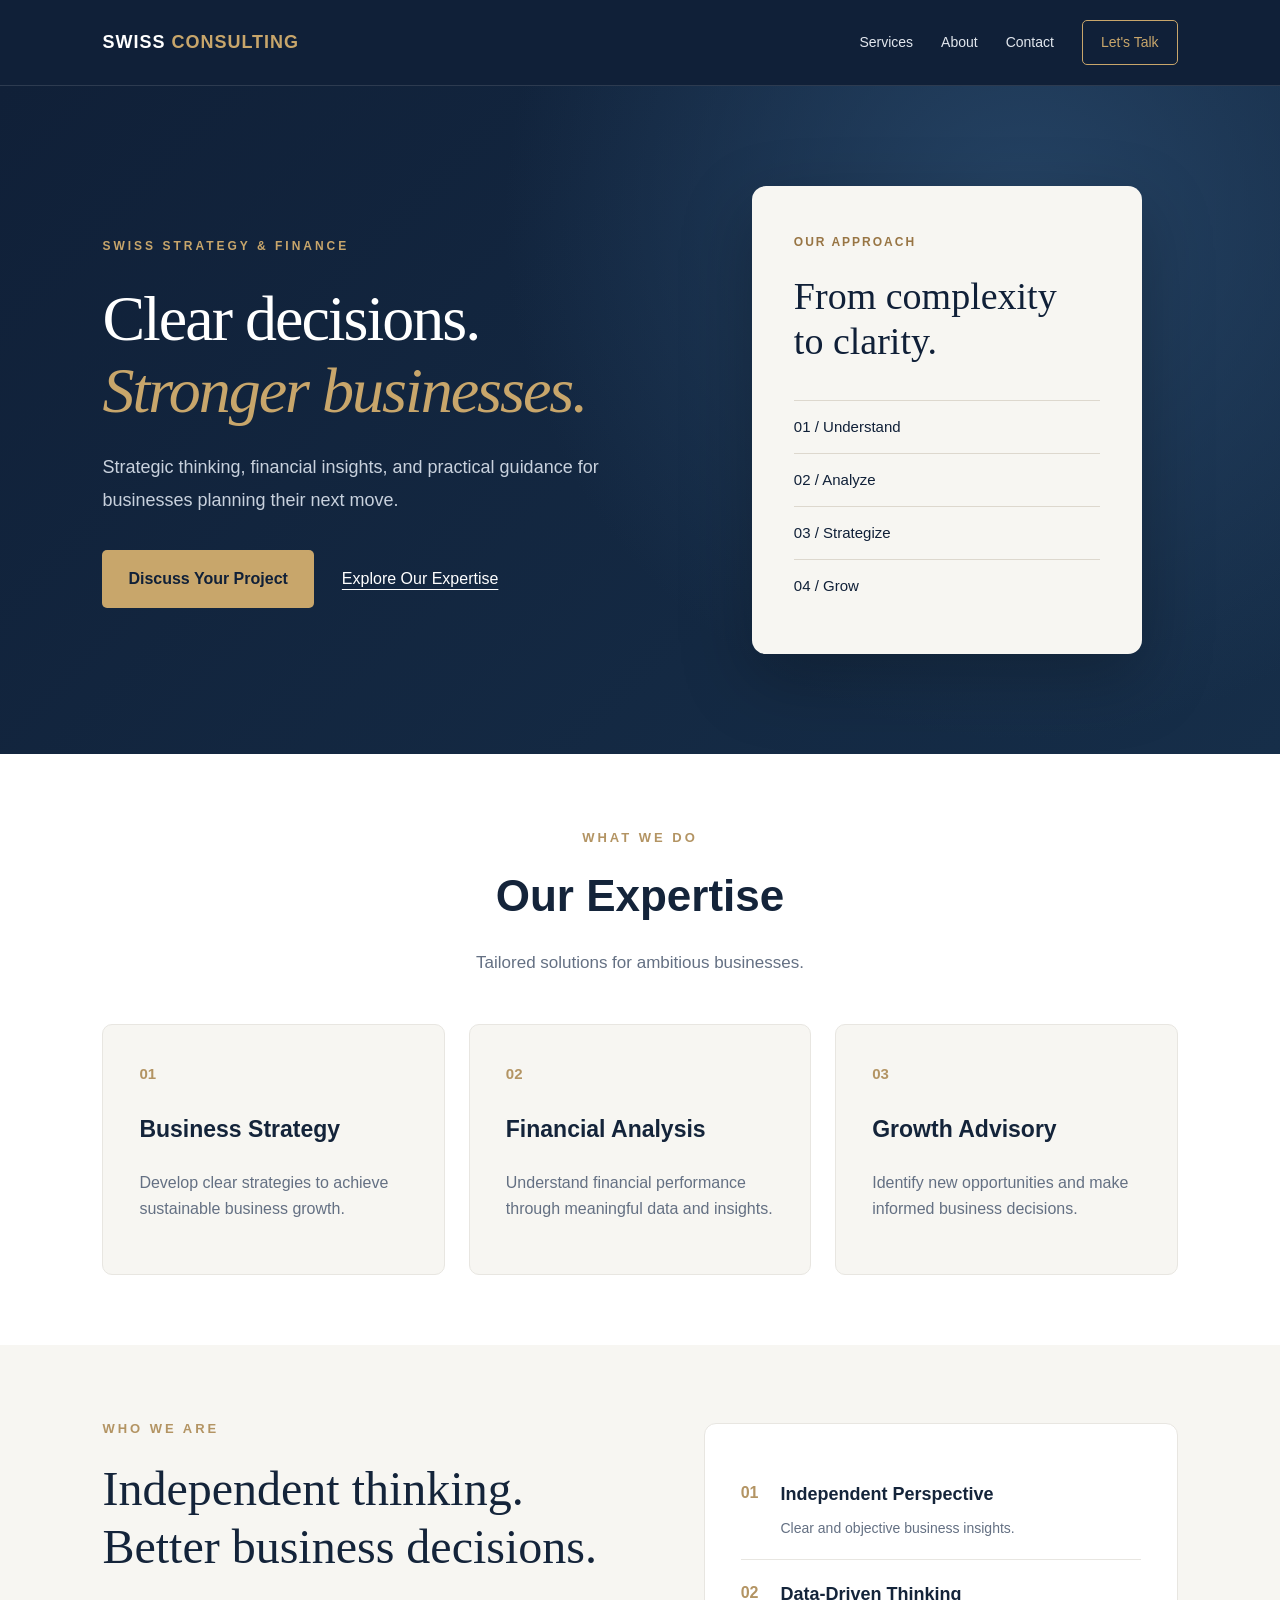
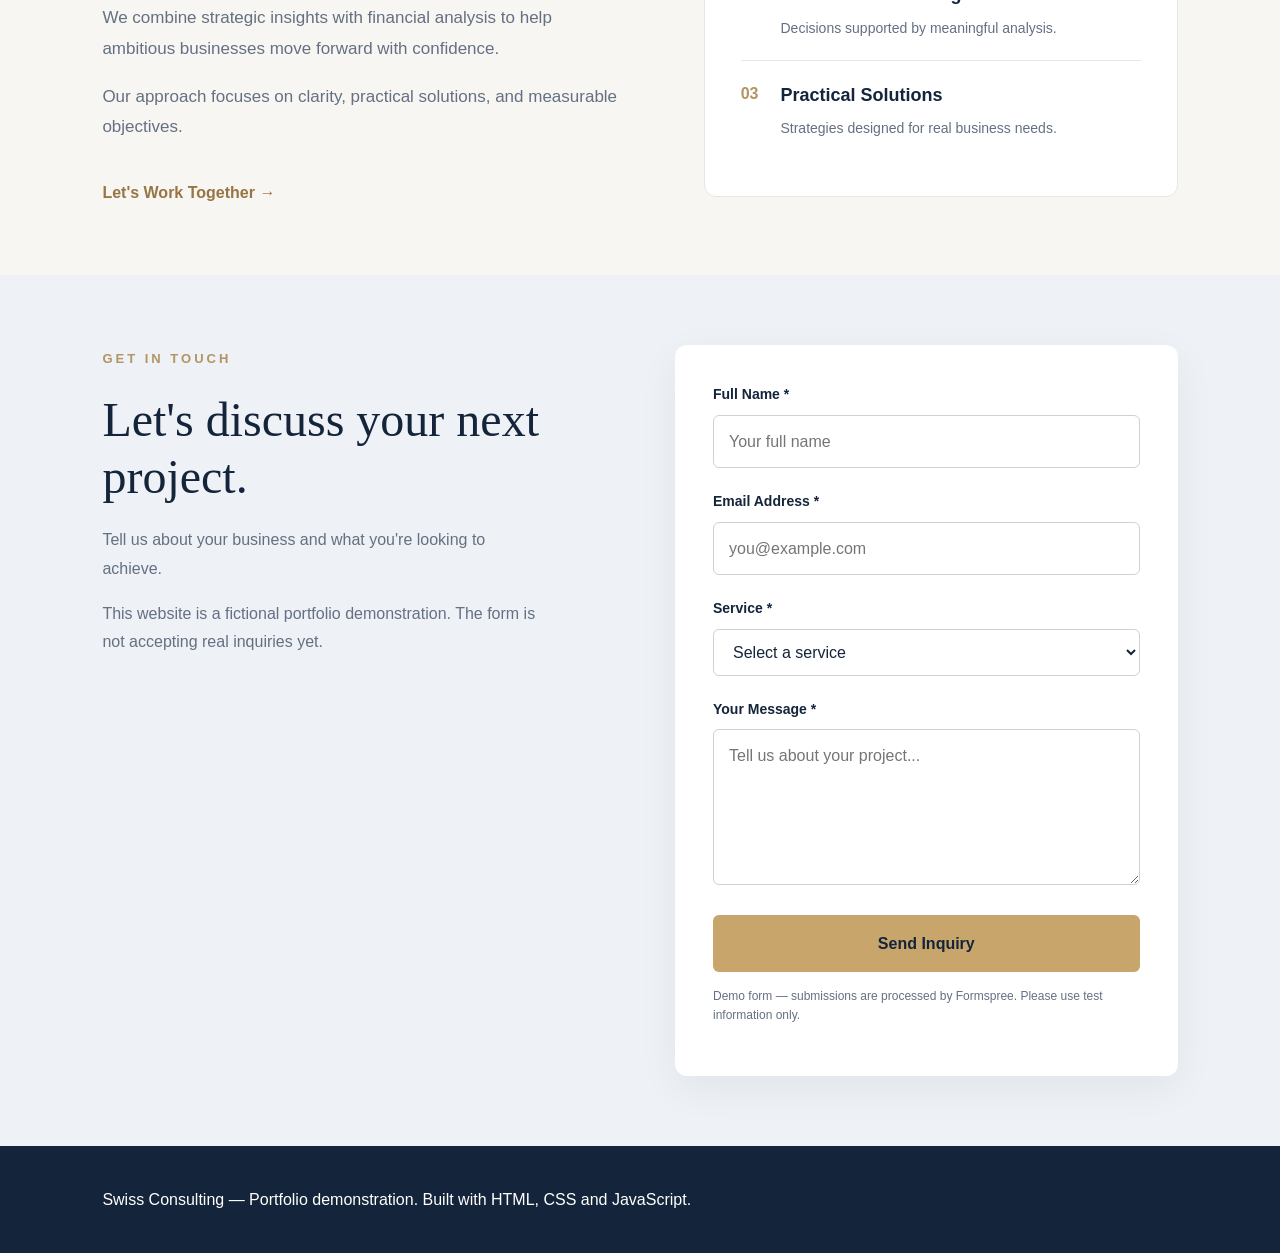
==== index.html @ a1d3b42d "Update portfolio footer" ====
<!DOCTYPE html>
<html lang="en">

<head>
  <meta charset="UTF-8">

  <meta name="viewport"
        content="width=device-width, initial-scale=1.0">

  <title>Swiss Consulting | Business & Finance</title>

  <meta name="description"
        content="A demonstration Swiss business and financial consulting website.">

  <link rel="stylesheet" href="style.css">

  <script src="script.js" defer></script>
</head>

<body>

  <!-- NAVIGATION -->

  <header class="site-header">

    <nav class="site-nav" aria-label="Main navigation">

      
<a href="#top" class="logo">
  SWISS <span>CONSULTING</span>
</a>

<!-- Mobile navigation button -->
<button
  class="menu-toggle"
  type="button"
  aria-label="Open navigation menu"
  aria-expanded="false"
  aria-controls="primary-navigation"
>
  <span aria-hidden="true"></span>
  <span aria-hidden="true"></span>
  <span aria-hidden="true"></span>
</button>

<div class="nav-links" id="primary-navigation">


        <a href="#services">Services</a>

        <a href="#about">About</a>

        <a href="#contact">Contact</a>

        <a href="#contact" class="nav-cta">
          Let's Talk
        </a>

      </div>

    </nav>

  </header>


  <main id="top">

    <!-- HERO SECTION -->

    <section class="hero" aria-labelledby="hero-title">

      <div class="hero-inner">

        <!-- LEFT SIDE -->

        <div class="hero-copy">

          <span class="eyebrow hero-eyebrow">
            SWISS STRATEGY & FINANCE
          </span>

          <h1 id="hero-title">
            Clear decisions.<br>
            <em>Stronger businesses.</em>
          </h1>

          <p>
            Strategic thinking, financial insights,
            and practical guidance for businesses
            planning their next move.
          </p>

          <div class="hero-actions">

            <a href="#contact" class="button">
              Discuss Your Project
            </a>

            <a href="#services" class="text-link">
              Explore Our Expertise
            </a>

          </div>

        </div>


        <!-- RIGHT SIDE -->

        <div class="hero-visual">

          <div class="insight-card">

            <span class="card-overline">
              OUR APPROACH
            </span>

            <h2>
              From complexity<br>
              to clarity.
            </h2>

            <div class="insight-steps">

              <span>01 / Understand</span>

              <span>02 / Analyze</span>

              <span>03 / Strategize</span>

              <span>04 / Grow</span>

            </div>

          </div>

        </div>

      </div>

    </section>


    <!-- SERVICES SECTION -->

    <section id="services" class="services-section">

      <div class="section-heading">

        <span class="eyebrow">WHAT WE DO</span>

        <h2>Our Expertise</h2>

        <p>
          Tailored solutions for ambitious businesses.
        </p>

      </div>

      <div class="services-grid">

        <article class="service-card">

          <span class="card-number">01</span>

          <h3>Business Strategy</h3>

          <p>
            Develop clear strategies to achieve
            sustainable business growth.
          </p>

        </article>

        <article class="service-card">

          <span class="card-number">02</span>

          <h3>Financial Analysis</h3>

          <p>
            Understand financial performance
            through meaningful data and insights.
          </p>

        </article>

        <article class="service-card">

          <span class="card-number">03</span>

          <h3>Growth Advisory</h3>

          <p>
            Identify new opportunities and
            make informed business decisions.
          </p>

        </article>

      </div>

    </section>


    <!-- ABOUT SECTION -->

    
<!-- ABOUT SECTION -->

<section id="about" class="about-section">

  <div class="about-grid">

    <div class="about-content">

      <span class="eyebrow">
        WHO WE ARE
      </span>

      <h2>
        Independent thinking.<br>
        Better business decisions.
      </h2>

      <p>
        We combine strategic insights with financial
        analysis to help ambitious businesses move
        forward with confidence.
      </p>

      <p>
        Our approach focuses on clarity, practical
        solutions, and measurable objectives.
      </p>

      <a href="#contact" class="about-link">
        Let's Work Together &rarr;
      </a>

    </div>

    <div class="about-highlights">

      <div class="about-point">
        <span>01</span>
        <div>
          <h3>Independent Perspective</h3>
          <p>Clear and objective business insights.</p>
        </div>
      </div>

      <div class="about-point">
        <span>02</span>
        <div>
          <h3>Data-Driven Thinking</h3>
          <p>Decisions supported by meaningful analysis.</p>
        </div>
      </div>

      <div class="about-point">
        <span>03</span>
        <div>
          <h3>Practical Solutions</h3>
          <p>Strategies designed for real business needs.</p>
        </div>
      </div>

    </div>

  </div>

</section>



    <!-- CONTACT SECTION -->

   
<!-- CONTACT SECTION -->

<section id="contact" class="contact-section">

  <div class="contact-grid">

    <div class="contact-content">

      <span class="eyebrow">GET IN TOUCH</span>

      <h2>Let's discuss your next project.</h2>

      <p>
        Tell us about your business and what
        you're looking to achieve.
      </p>

      <p>
  This website is a fictional portfolio
  demonstration. The form is not accepting
  real inquiries yet.
</p>

    </div>

    <form
      class="contact-form"
      id="contact-form"
      action="https://formspree.io/f/xbggrwdy"
      method="POST"
    >

      <div class="form-group">
        <label for="fullname">Full Name *</label>

        <input
          type="text"
          id="fullname"
          name="name"
          placeholder="Your full name"
          autocomplete="name"
          maxlength="100"
          required
        >
      </div>

      <div class="form-group">
        <label for="email">Email Address *</label>

        <input
          type="email"
          id="email"
          name="email"
          placeholder="you@example.com"
          autocomplete="email"
          required
        >
      </div>

      <div class="form-group">
        <label for="service">Service *</label>

        <select
          id="service"
          name="service"
          required
        >
          <option value="">
            Select a service
          </option>

          <option value="business-strategy">
            Business Strategy
          </option>

          <option value="financial-analysis">
            Financial Analysis
          </option>

          <option value="growth-advisory">
            Growth Advisory
          </option>
        </select>
      </div>

      <div class="form-group">
        <label for="message">Your Message *</label>

        <textarea
          id="message"
          name="message"
          rows="5"
          maxlength="3000"
          placeholder="Tell us about your project..."
          required
        ></textarea>
      </div>

      <!-- Formspree handles contact form submissions -->

<button
  type="submit"
  class="form-submit"
>
  Send Inquiry
</button>

      <p class="form-note">
  Demo form — submissions are processed by
  Formspree. Please use test information only.
</p>

    </form>

  </div>

</section>


  </main>


  <!-- FOOTER -->

  <footer>
  <p>
    Swiss Consulting — Portfolio demonstration.
    Built with HTML, CSS and JavaScript.
  </p>
</footer>

</body>
</html>
---- style.css ----
* {
  box-sizing: border-box;
}

html {
  scroll-behavior: smooth;
}

body {
  margin: 0;
  font-family: Arial, sans-serif;
  background: #f7f6f2;
  color: #14243a;
  line-height: 1.6;
}

/* Navigation */

header {
  background: #14243a;
  padding: 20px 8%;
}

nav {
  display: flex;
  justify-content: space-between;
  align-items: center;
  gap: 20px;
  flex-wrap: wrap;
}

.logo {
  color: white;
  font-size: 20px;
  font-weight: bold;
}

.nav-links {
  display: flex;
  flex-wrap: wrap;
  gap: 24px;
}

.nav-links a {
  color: white;
  text-decoration: none;
}

/* Hero section */

.hero {
  min-height: 75vh;
  padding: 100px 8%;
  display: flex;
  flex-direction: column;
  justify-content: center;
  align-items: flex-start;
}

.hero h1 {
  font-size: clamp(32px, 5vw, 64px);
  max-width: 750px;
  line-height: 1.15;
}

.hero p {
  max-width: 550px;
  font-size: 18px;
}

.button {
  background: #c8a66b;
  color: #14243a;
  padding: 14px 26px;
  border-radius: 5px;
  text-decoration: none;
  font-weight: bold;
}

/* Other sections */

section:not(.hero) {
  padding: 70px 8%;
}

footer {
  background: #14243a;
  color: white;
  padding: 25px 8%;
}

/* Mobile layout */

@media (max-width: 600px) {
  .hero {
    padding: 65px 6%;
  }

  section:not(.hero) {
    padding: 45px 6%;
  }
}

/* Professional services section */

.services-section {
  background: #ffffff;
}

.section-heading {
  text-align: center;
  margin-bottom: 48px;
}

.eyebrow {
  color: #b39463;
  font-size: 13px;
  font-weight: 700;
  letter-spacing: 3px;
}

.section-heading h2 {
  font-size: clamp(30px, 4vw, 44px);
  margin: 12px 0;
}

.section-heading p {
  color: #647083;
  font-size: 17px;
}

/* Services card layout */

.services-grid {
  display: grid;
  grid-template-columns: repeat(3, 1fr);
  gap: 24px;
  max-width: 1200px;
  margin: 0 auto;
}

.service-card {
  background: #f7f6f2;
  padding: 36px;
  border: 1px solid #e8e6e1;
  border-radius: 10px;
  transition: transform 0.3s ease;
}

.service-card:hover {
  transform: translateY(-5px);
}

.card-number {
  color: #b39463;
  font-size: 15px;
  font-weight: bold;
}

.service-card h3 {
  font-size: 23px;
  margin-top: 24px;
}

.service-card p {
  color: #647083;
  font-size: 16px;
}

/* Tablet layout */

@media (max-width: 900px) {
  .services-grid {
    grid-template-columns: repeat(2, 1fr);
  }
}

/* Mobile layout */

@media (max-width: 600px) {
  .services-grid {
    grid-template-columns: 1fr;
  }

  .service-card {
    padding: 28px;
  }

  .section-heading {
    margin-bottom: 32px;
  }
}

/* Respect reduced-motion preferences */

@media (prefers-reduced-motion: reduce) {
  .service-card {
    transition: none;
  }

  .service-card:hover {
    transform: none;
  }
}

/* =========================
   STAGE 4: PROFESSIONAL DESIGN
   ========================= */

/* Design system */

:root {
  --navy: #102038;
  --navy-light: #1c3450;
  --gold: #c8a66b;
  --cream: #f7f6f2;
  --white: #ffffff;
}

/* Typography */

body {
  font-family: "Segoe UI", Arial, sans-serif;
}

html {
  scroll-padding-top: 100px;
}

/* Navigation */

.site-header {
  background: var(--navy);
  padding: 0 8%;
  position: sticky;
  top: 0;
  z-index: 20;
  border-bottom: 1px solid rgba(255,255,255,0.12);
}

.site-nav {
  max-width: 1200px;
  min-height: 85px;
  margin: 0 auto;
  display: flex;
  justify-content: space-between;
  align-items: center;
  gap: 20px;
}

.logo {
  color: white;
  text-decoration: none;
  font-size: 18px;
  font-weight: 700;
  letter-spacing: 1px;
}

.logo span {
  color: var(--gold);
}

.nav-links {
  display: flex;
  align-items: center;
  gap: 28px;
}

.nav-links a {
  color: #e2e7ee;
  font-size: 14px;
  text-decoration: none;
  transition: color 0.2s ease;
}

.nav-links a:hover {
  color: var(--gold);
}

.nav-links .nav-cta {
  border: 1px solid var(--gold);
  border-radius: 5px;
  padding: 10px 18px;
  color: var(--gold);
}

/* Hero */

.hero {
  background:
    radial-gradient(
      circle at 80% 20%,
      #254364 0%,
      transparent 45%
    ),
    linear-gradient(
      135deg,
      #102038,
      #162e49
    );

  color: white;
  min-height: 650px;
  padding: 100px 8%;
  display: block;
}

.hero-inner {
  display: grid;
  grid-template-columns: 1.2fr 1fr;
  align-items: center;
  gap: 60px;
  max-width: 1200px;
  margin: 0 auto;
}

.hero-eyebrow {
  display: inline-block;
  color: var(--gold);
  font-size: 12px;
  letter-spacing: 3px;
  font-weight: 700;
}

.hero h1 {
  font-family: Georgia, "Times New Roman", serif;
  font-weight: 400;
  font-size: clamp(42px, 5vw, 76px);
  letter-spacing: -2px;
  line-height: 1.12;
  margin: 25px 0;
}

.hero h1 em {
  color: var(--gold);
  font-style: italic;
}

.hero p {
  color: #c8d1dd;
  max-width: 520px;
  font-size: 18px;
  line-height: 1.8;
}

.hero-actions {
  display: flex;
  align-items: center;
  flex-wrap: wrap;
  gap: 28px;
  margin-top: 34px;
}

.hero .button {
  background: var(--gold);
  color: var(--navy);
  padding: 16px 26px;
  font-weight: 700;
  border-radius: 5px;
  transition: background 0.2s ease;
}

.hero .button:hover {
  background: #e0be84;
}

.text-link {
  color: white;
  text-decoration: underline;
  text-underline-offset: 5px;
  font-weight: 500;
}

/* Decorative insight card */

.hero-visual {
  display: flex;
  justify-content: center;
  align-items: center;
}

.insight-card {
  width: 100%;
  max-width: 390px;
  background: var(--cream);
  color: var(--navy);
  padding: 42px;
  border-radius: 14px;
  box-shadow: 0 25px 70px rgba(0,0,0,0.25);
}

.card-overline {
  color: #987544;
  font-size: 12px;
  letter-spacing: 2px;
  font-weight: 700;
}

.insight-card h2 {
  font-family: Georgia, serif;
  font-size: 38px;
  line-height: 1.2;
  font-weight: 400;
  margin: 20px 0 35px;
}

.insight-steps {
  display: grid;
  gap: 0;
}

.insight-steps span {
  padding: 14px 0;
  border-top: 1px solid #ddd8ce;
  font-size: 15px;
}

/* Keyboard navigation */

a:focus-visible {
  outline: 3px solid var(--gold);
  outline-offset: 4px;
}

/* Tablet */

@media (max-width: 900px) {
  .hero-inner {
    grid-template-columns: 1fr;
    gap: 50px;
  }

  .hero {
    padding: 80px 8%;
  }

  .site-nav {
    flex-wrap: wrap;
    padding: 16px 0;
  }

  .nav-links {
    gap: 18px;
  }
}

/* Mobile */

@media (max-width: 600px) {
  .site-header {
    padding: 0 6%;
  }

  .site-nav {
    flex-direction: column;
    align-items: flex-start;
    gap: 14px;
  }

  .logo {
    font-size: 16px;
  }

  .nav-links {
    width: 100%;
    justify-content: space-between;
    gap: 12px;
  }

  .nav-links .nav-cta {
    display: none;
  }

  .hero {
    padding: 65px 6%;
    min-height: auto;
  }

  .hero h1 {
    font-size: clamp(36px, 9vw, 52px);
    letter-spacing: -1px;
  }

  .hero p {
    font-size: 16px;
  }

  .hero-visual {
    margin-top: 12px;
  }

  .insight-card {
    padding: 28px;
  }

  .insight-card h2 {
    font-size: 30px;
  }
}

@media (prefers-reduced-motion: reduce) {
  .nav-links a,
  .hero .button {
    transition: none;
  }
}


/* =========================
   STAGE 5: MOBILE NAVIGATION
   ========================= */

/* Hide the menu button on desktop */
.menu-toggle {
  display: none;
  background: transparent;
  border: 1px solid var(--gold);
  border-radius: 6px;
  padding: 10px;
  cursor: pointer;
}

/* Create the three hamburger lines */
.menu-toggle span {
  display: block;
  width: 23px;
  height: 2px;
  background: white;
}

/* Keyboard accessibility */
.menu-toggle:focus-visible {
  outline: 3px solid var(--gold);
  outline-offset: 4px;
}

/* Mobile-specific navigation */
@media (max-width: 600px) {

  .site-nav {
    display: grid;
    grid-template-columns: minmax(0, 1fr) auto;
    align-items: center;
    gap: 14px;
  }

  .menu-toggle {
    display: flex;
    flex-direction: column;
    gap: 5px;
    justify-content: center;
  }

  /* Hide links until the button is clicked */
  .nav-links {
    display: none;
    grid-column: 1 / -1;
    flex-direction: column;
    align-items: stretch;
    width: 100%;
    gap: 0;
    padding: 12px 0;
    border-top: 1px solid rgba(255,255,255,0.15);
  }

  /* JavaScript adds this class when opened */
  .nav-links.is-open {
    display: flex;
  }

  .nav-links a {
    display: block;
    padding: 12px 4px;
  }

  .nav-links .nav-cta {
    display: none;
  }
}


/* =========================
   STAGE 5.2: ABOUT SECTION
   ========================= */

.about-section {
  background: #f7f6f2;
  padding: 100px 8%;
}

.about-grid {
  display: grid;
  grid-template-columns: 1.1fr 1fr;
  align-items: center;
  gap: 80px;
  max-width: 1200px;
  margin: 0 auto;
}

.about-content h2 {
  font-family: Georgia, serif;
  font-size: clamp(32px, 4vw, 48px);
  font-weight: 400;
  line-height: 1.2;
  margin: 20px 0 28px;
}

.about-content p {
  color: #647083;
  font-size: 17px;
  line-height: 1.8;
}

.about-link {
  display: inline-block;
  margin-top: 20px;
  color: #987544;
  font-weight: 700;
  text-decoration: none;
}

.about-link:hover {
  text-decoration: underline;
}

.about-highlights {
  background: white;
  border: 1px solid #e8e6e1;
  border-radius: 12px;
  padding: 36px;
}

.about-point {
  display: flex;
  align-items: flex-start;
  gap: 22px;
  padding: 20px 0;
  border-bottom: 1px solid #e8e6e1;
}

.about-point:last-child {
  border-bottom: none;
}

.about-point span {
  color: #b39463;
  font-weight: 700;
}

.about-point h3 {
  margin: 0 0 8px;
  font-size: 18px;
}

.about-point p {
  margin: 0;
  color: #647083;
  font-size: 14px;
}

/* Tablet and mobile */

@media (max-width: 900px) {
  .about-grid {
    grid-template-columns: 1fr;
    gap: 35px;
  }
}

@media (max-width: 600px) {
  .about-section {
    padding: 65px 6%;
  }

  .about-highlights {
    padding: 20px;
  }
}


/* =========================
   STAGE 5.3: CONTACT FORM
   ========================= */

.contact-section {
  background: #eef1f5;
  padding: 100px 8%;
}

.contact-grid {
  display: grid;
  grid-template-columns: 1fr 1fr;
  gap: 70px;
  align-items: start;
  max-width: 1200px;
  margin: 0 auto;
}

.contact-content h2 {
  font-family: Georgia, serif;
  font-size: clamp(32px, 4vw, 48px);
  font-weight: 400;
  line-height: 1.2;
  margin: 20px 0;
}

.contact-content p {
  color: #647083;
  line-height: 1.8;
  max-width: 440px;
}

/* Form card */

.contact-form {
  background: white;
  padding: 38px;
  border-radius: 12px;
  box-shadow: 0 12px 40px rgba(0,0,0,0.06);
}

.form-group {
  margin-bottom: 22px;
}

.form-group label {
  display: block;
  font-weight: 600;
  margin-bottom: 9px;
  font-size: 14px;
}

.form-group input,
.form-group select,
.form-group textarea {
  width: 100%;
  padding: 13px 15px;
  border: 1px solid #cbd2da;
  border-radius: 6px;
  font: inherit;
  background: white;
  color: #14243a;
}

.form-group textarea {
  resize: vertical;
  min-height: 130px;
}

.form-group input:focus,
.form-group select:focus,
.form-group textarea:focus {
  border-color: #987544;
  outline: 2px solid #c8a66b;
  outline-offset: 2px;
}

/* Submit button */

.form-submit {
  width: 100%;
  padding: 16px;
  border: none;
  border-radius: 6px;
  background: #c8a66b;
  color: #14243a;
  font: inherit;
  font-weight: 700;
  cursor: pointer;
}

.form-submit:hover:not(:disabled) {
  background: #e0be84;
}

.form-submit:disabled {
  opacity: 0.6;
  cursor: not-allowed;
}

.form-note {
  color: #647083;
  font-size: 12px;
  margin-top: 15px;
}

/* Responsive contact section */

@media (max-width: 900px) {
  .contact-grid {
    grid-template-columns: 1fr;
    gap: 35px;
  }
}

@media (max-width: 600px) {
  .contact-section {
    padding: 65px 6%;
  }

  .contact-form {
    padding: 24px;
  }
}
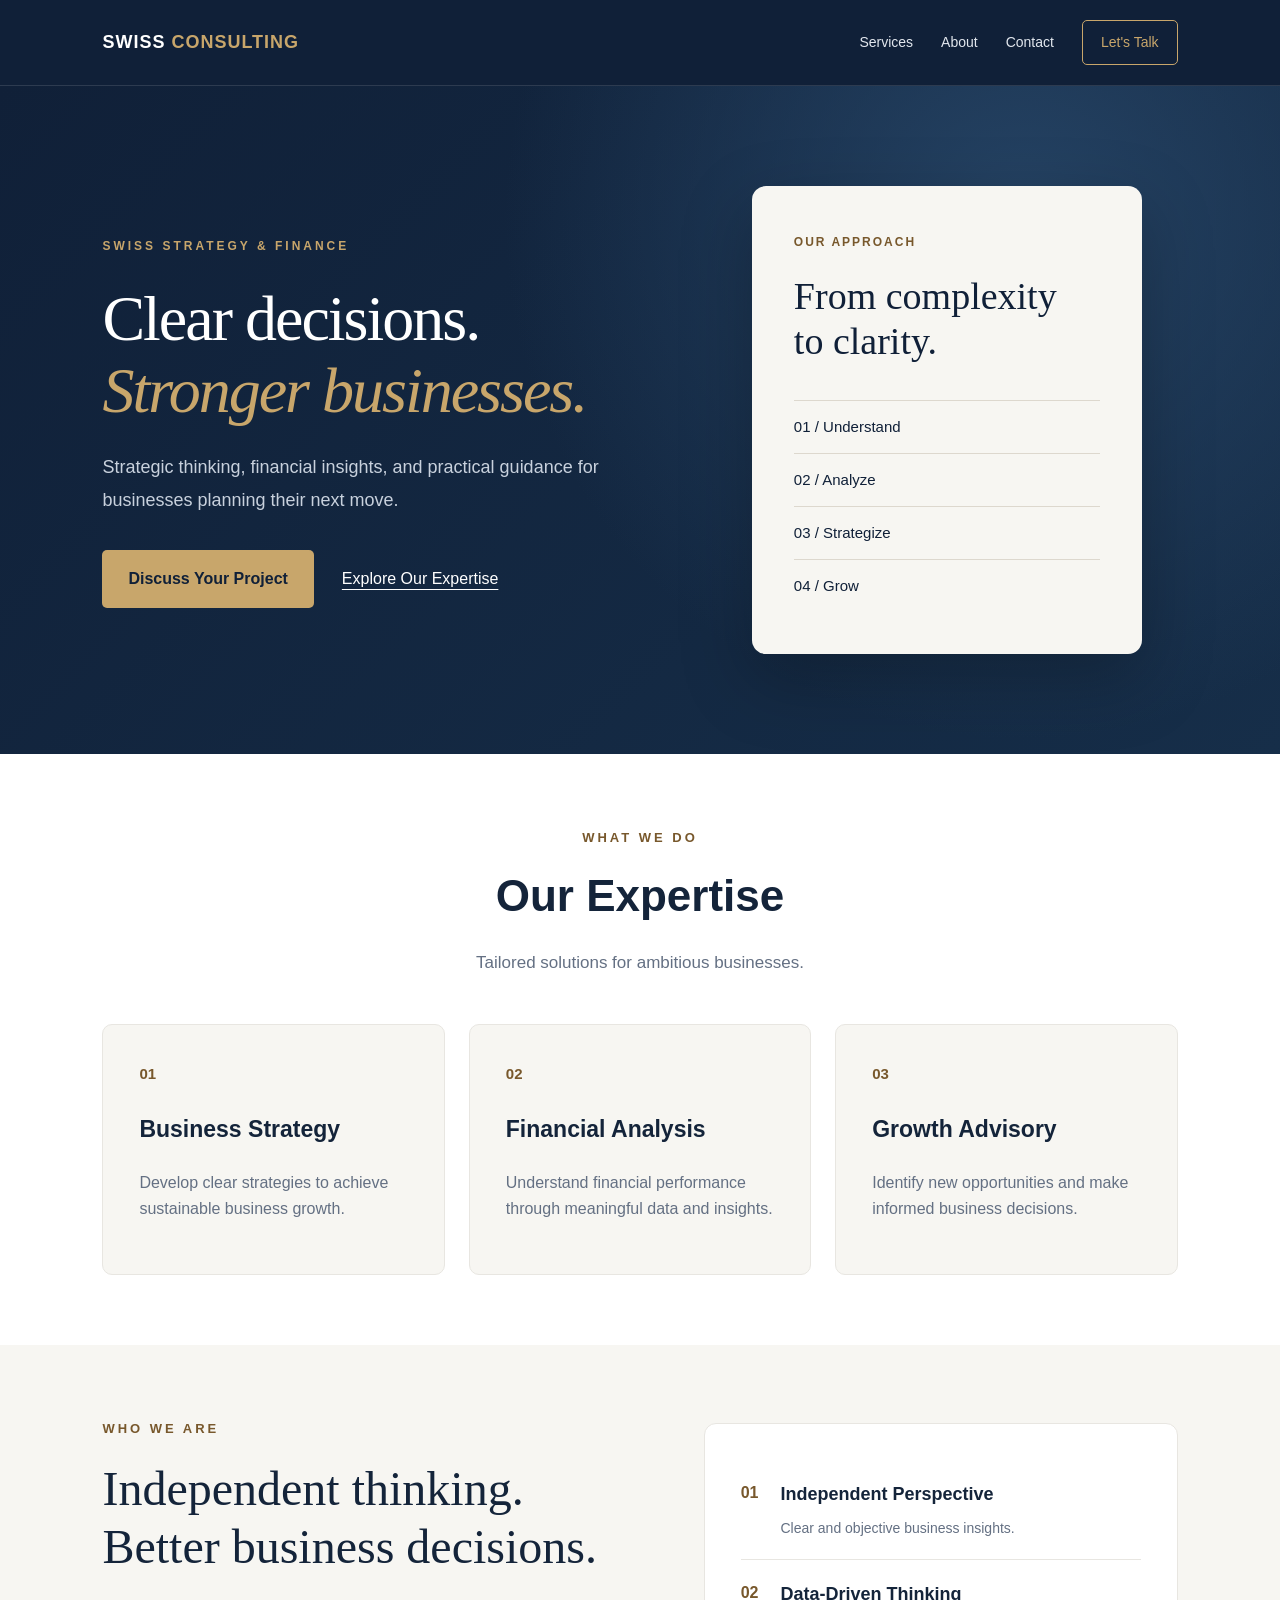
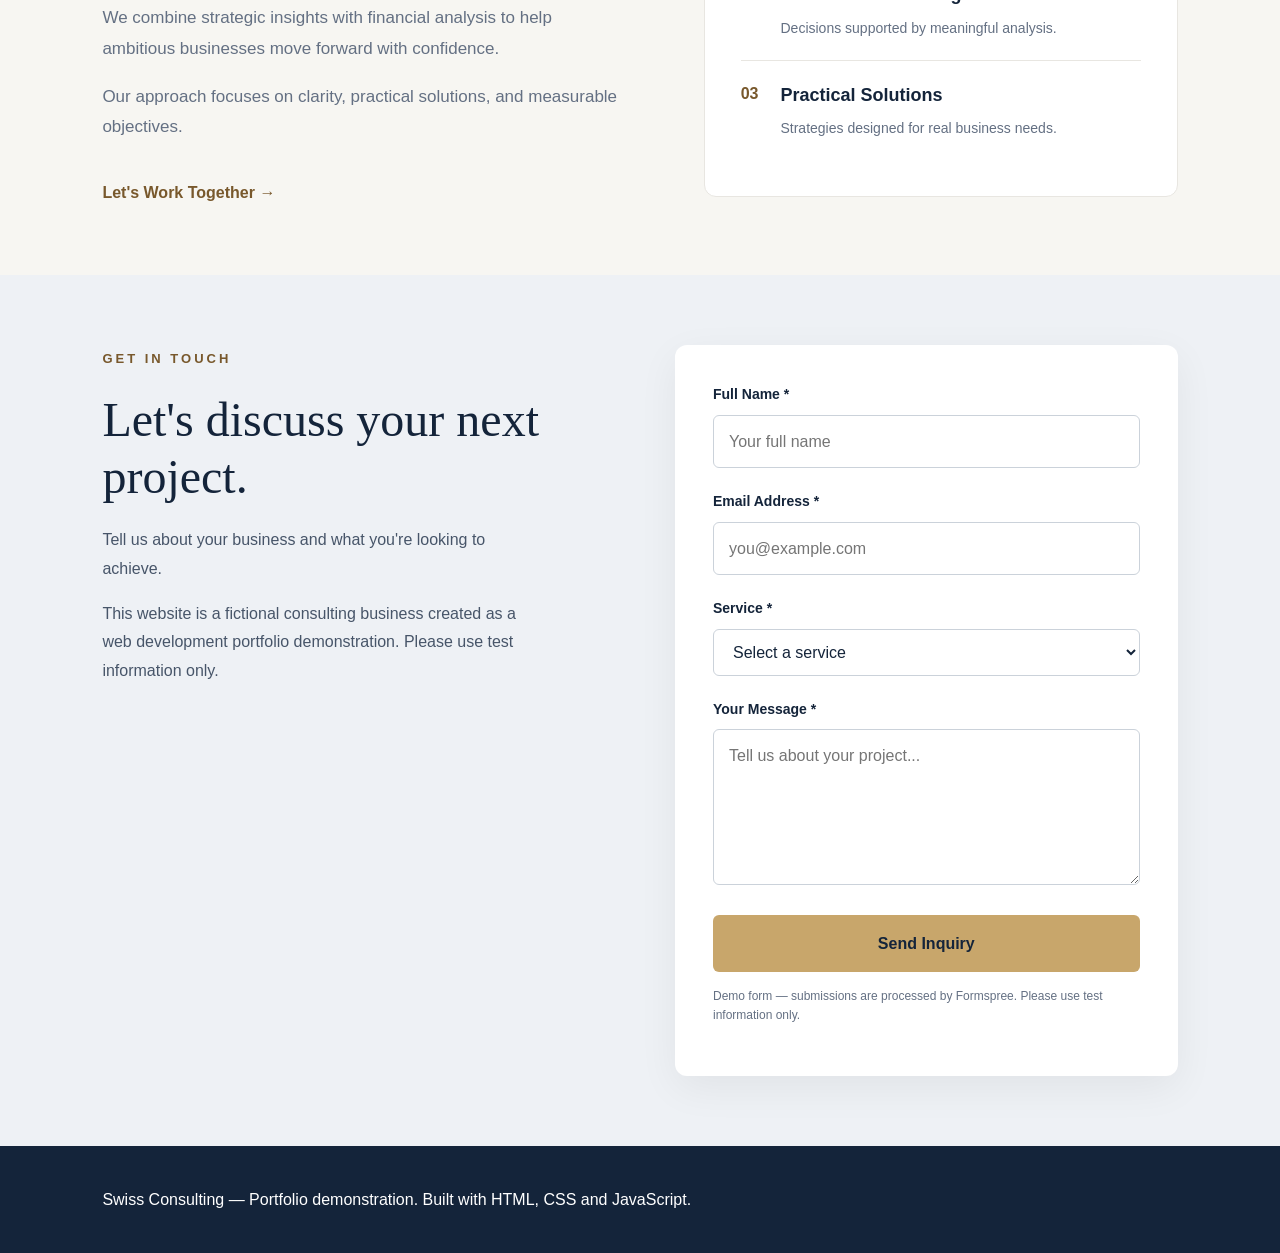
==== commit 12686a49: "Clarify portfolio demo contact information" ====
--- a/index.html
+++ b/index.html
@@ -204,9 +204,6 @@
     </section>
 
 
-    <!-- ABOUT SECTION -->
-
-    
 <!-- ABOUT SECTION -->
 
 <section id="about" class="about-section">
@@ -274,10 +271,6 @@
 </section>
 
 
-
-    <!-- CONTACT SECTION -->
-
-   
 <!-- CONTACT SECTION -->
 
 <section id="contact" class="contact-section">
@@ -295,11 +288,14 @@
         you're looking to achieve.
       </p>
 
-      <p>
-  This website is a fictional portfolio
-  demonstration. The form is not accepting
-  real inquiries yet.
+      
+<p>
+  This website is a fictional consulting
+  business created as a web development
+  portfolio demonstration.
+  Please use test information only.
 </p>
+
 
     </div>
 
--- a/style.css
+++ b/style.css
@@ -705,11 +705,13 @@
   margin: 20px 0;
 }
 
+
 .contact-content p {
-  color: #647083;
+  color: #475569;
   line-height: 1.8;
   max-width: 440px;
 }
+
 
 /* Form card */
 
@@ -803,3 +805,18 @@
     padding: 24px;
   }
 }
+
+/* STAGE 7: ACCESSIBILITY IMPROVEMENTS */
+
+/* Darker gold for text on light backgrounds */
+
+.services-section .eyebrow,
+.about-section .eyebrow,
+.contact-section .eyebrow,
+.card-number,
+.about-point span,
+.card-overline,
+.about-link {
+  color: #78582c;
+}
+
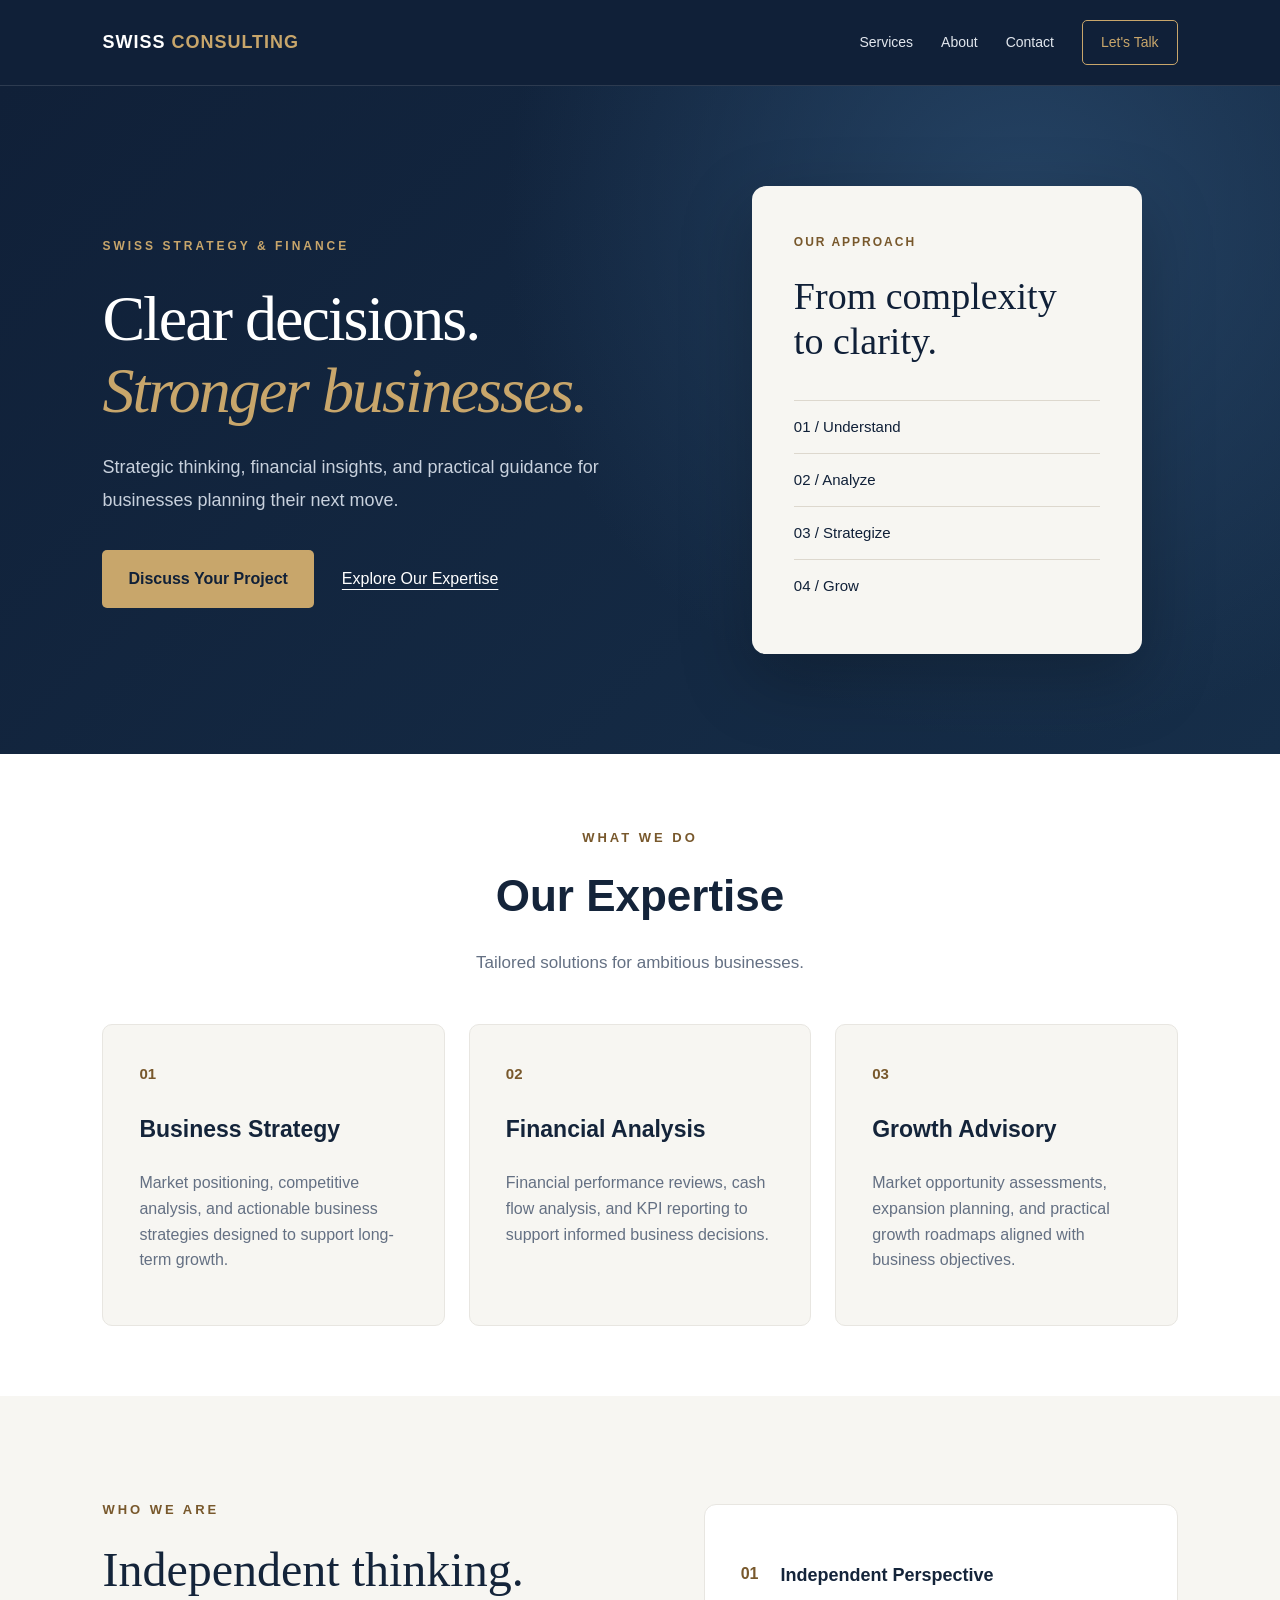
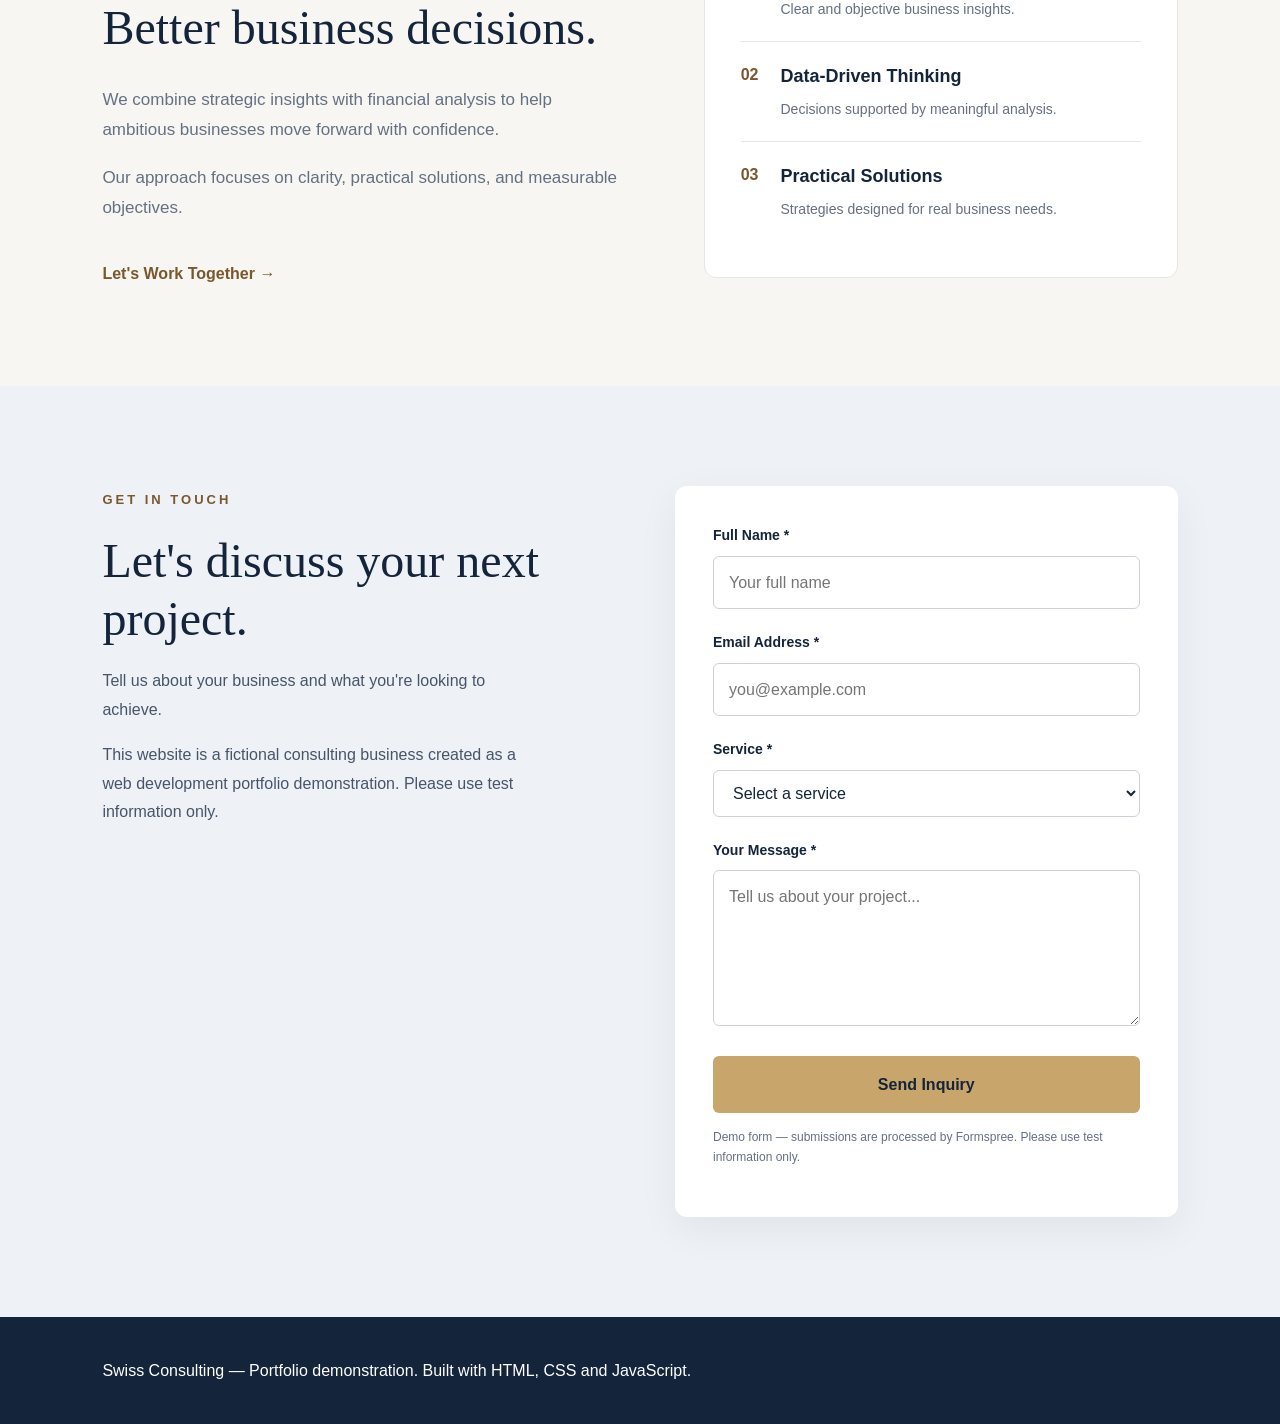
==== commit f070d8c3: "Improve services content" ====
--- a/index.html
+++ b/index.html
@@ -167,8 +167,7 @@
           <h3>Business Strategy</h3>
 
           <p>
-            Develop clear strategies to achieve
-            sustainable business growth.
+            Market positioning, competitive analysis, and actionable business strategies designed to support long-term growth.
           </p>
 
         </article>
@@ -180,8 +179,7 @@
           <h3>Financial Analysis</h3>
 
           <p>
-            Understand financial performance
-            through meaningful data and insights.
+            Financial performance reviews, cash flow analysis, and KPI reporting to support informed business decisions.
           </p>
 
         </article>
@@ -193,8 +191,7 @@
           <h3>Growth Advisory</h3>
 
           <p>
-            Identify new opportunities and
-            make informed business decisions.
+            Market opportunity assessments, expansion planning, and practical growth roadmaps aligned with business objectives.
           </p>
 
         </article>
--- a/style.css
+++ b/style.css
@@ -78,9 +78,9 @@
   font-weight: bold;
 }
 
-/* Other sections */
-
-section:not(.hero) {
+/* Services section spacing */
+
+.services-section {
   padding: 70px 8%;
 }
 
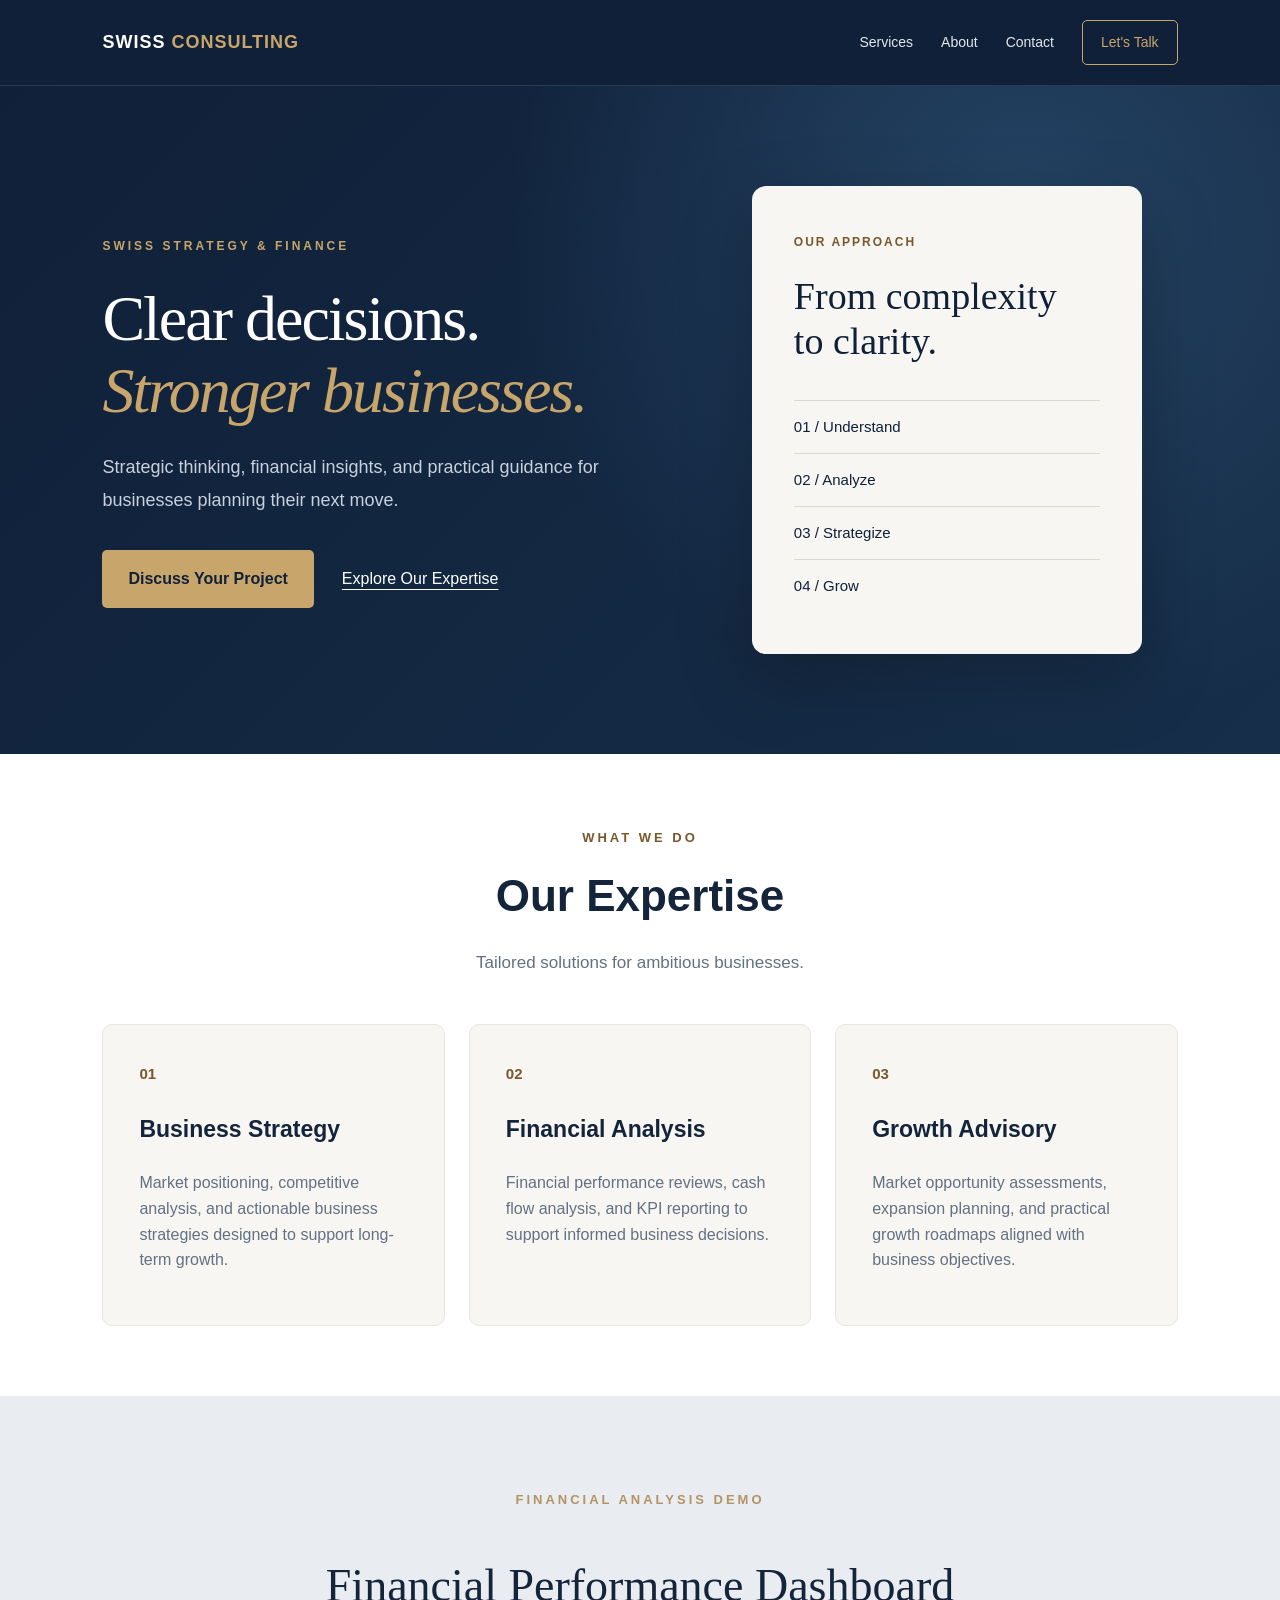
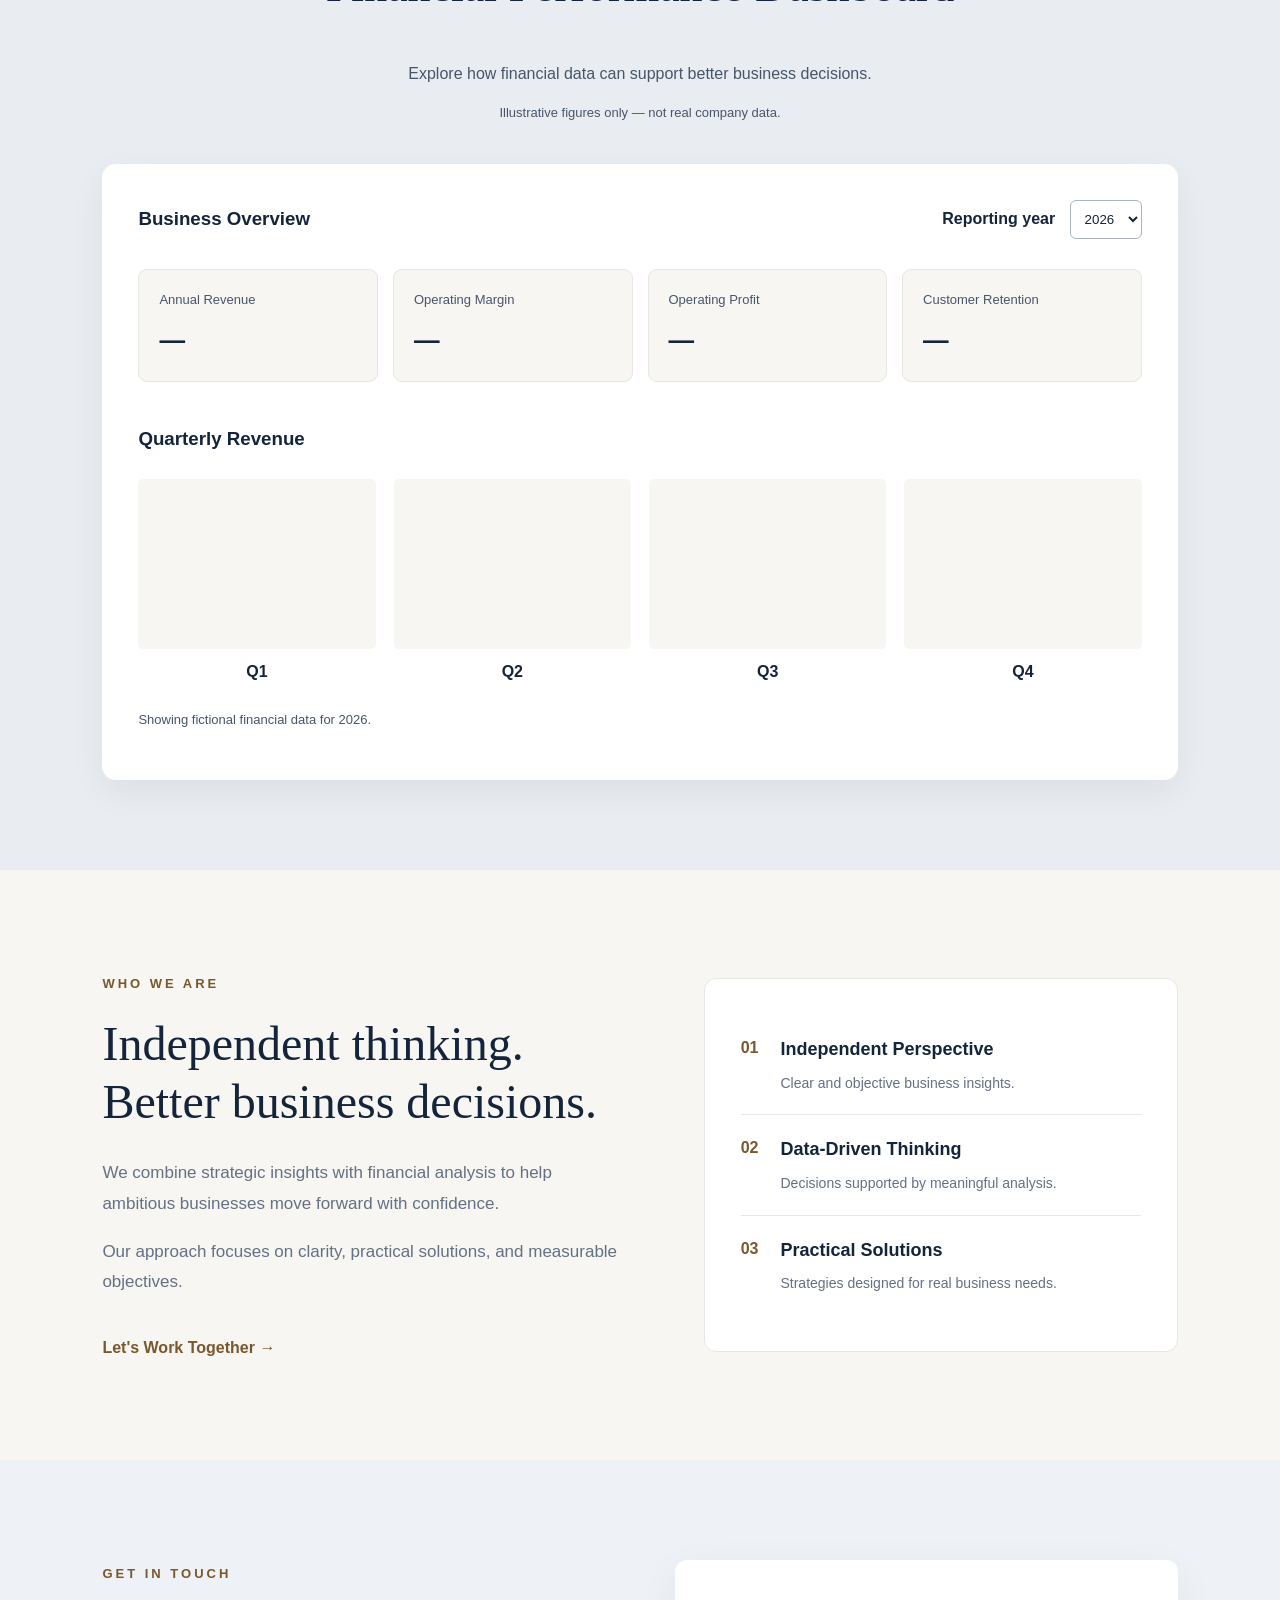
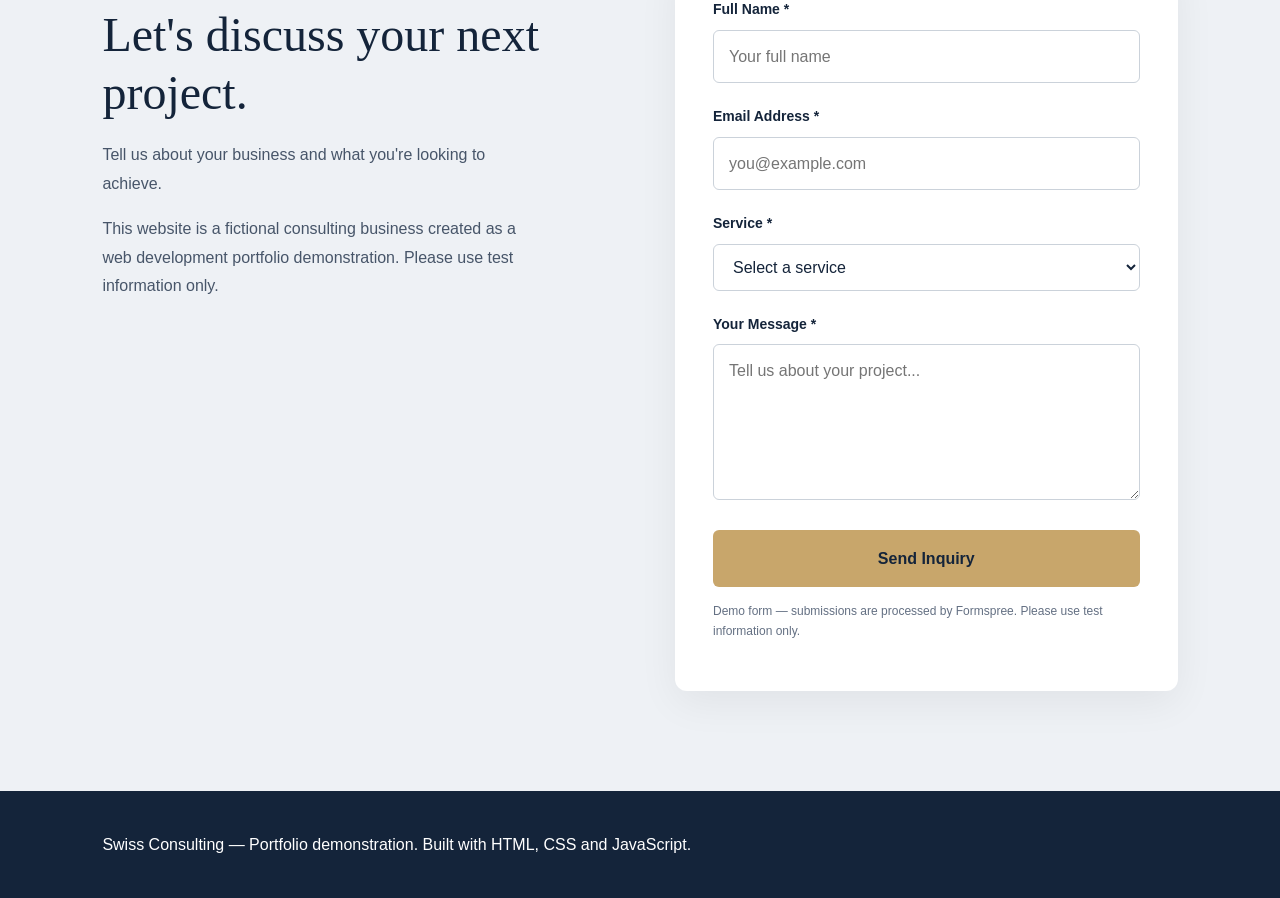
==== commit 1a155615: "Build interactive financial dashboard" ====
--- a/index.html
+++ b/index.html
@@ -201,6 +201,113 @@
     </section>
 
 
+<!-- INTERACTIVE FINANCIAL DASHBOARD -->
+
+<section id="dashboard" class="dashboard-section">
+
+  <div class="dashboard-container">
+
+    <div class="dashboard-heading">
+      <span class="eyebrow">FINANCIAL ANALYSIS DEMO</span>
+      <h2>Financial Performance Dashboard</h2>
+      <p>
+        Explore how financial data can support
+        better business decisions.
+      </p>
+      <p class="dashboard-disclaimer">
+        Illustrative figures only — not real company data.
+      </p>
+    </div>
+
+    <div class="dashboard-panel">
+
+      <div class="dashboard-toolbar">
+        <h3>Business Overview</h3>
+
+        <div>
+          <label for="dashboard-year">Reporting year</label>
+          <select id="dashboard-year">
+            <option value="2024">2024</option>
+            <option value="2025">2025</option>
+            <option value="2026" selected>2026</option>
+          </select>
+        </div>
+      </div>
+
+      <div class="dashboard-metrics">
+
+        <div class="dashboard-metric">
+          <span>Annual Revenue</span>
+          <strong id="kpi-revenue">—</strong>
+        </div>
+
+        <div class="dashboard-metric">
+          <span>Operating Margin</span>
+          <strong id="kpi-margin">—</strong>
+        </div>
+
+        <div class="dashboard-metric">
+          <span>Operating Profit</span>
+          <strong id="kpi-profit">—</strong>
+        </div>
+
+        <div class="dashboard-metric">
+          <span>Customer Retention</span>
+          <strong id="kpi-retention">—</strong>
+        </div>
+
+      </div>
+
+      <h3>Quarterly Revenue</h3>
+
+      <div id="dashboard-chart" class="dashboard-chart"
+           role="img"
+           aria-label="Illustrative quarterly revenue chart">
+
+        <div class="chart-column">
+          <div class="chart-bar-area">
+            <div class="chart-bar"></div>
+          </div>
+          <span>Q1</span>
+          <small class="chart-value"></small>
+        </div>
+
+        <div class="chart-column">
+          <div class="chart-bar-area">
+            <div class="chart-bar"></div>
+          </div>
+          <span>Q2</span>
+          <small class="chart-value"></small>
+        </div>
+
+        <div class="chart-column">
+          <div class="chart-bar-area">
+            <div class="chart-bar"></div>
+          </div>
+          <span>Q3</span>
+          <small class="chart-value"></small>
+        </div>
+
+        <div class="chart-column">
+          <div class="chart-bar-area">
+            <div class="chart-bar"></div>
+          </div>
+          <span>Q4</span>
+          <small class="chart-value"></small>
+        </div>
+
+      </div>
+
+      <p id="dashboard-summary" aria-live="polite">
+        Showing fictional financial data for 2026.
+      </p>
+
+    </div>
+
+  </div>
+
+</section>
+
 <!-- ABOUT SECTION -->
 
 <section id="about" class="about-section">
--- a/style.css
+++ b/style.css
@@ -820,3 +820,177 @@
   color: #78582c;
 }
 
+
+/* STAGE 9: INTERACTIVE DASHBOARD */
+
+.dashboard-section {
+  background: #e9edf2;
+  padding: 90px 8%;
+}
+
+.dashboard-container {
+  max-width: 1200px;
+  margin: 0 auto;
+}
+
+.dashboard-heading {
+  text-align: center;
+  margin-bottom: 40px;
+}
+
+.dashboard-heading h2 {
+  font-family: Georgia, serif;
+  font-size: clamp(30px, 4vw, 46px);
+  font-weight: 400;
+}
+
+.dashboard-heading p {
+  color: #475569;
+}
+
+.dashboard-heading .dashboard-disclaimer {
+  font-size: 13px;
+}
+
+.dashboard-panel {
+  background: white;
+  border-radius: 14px;
+  padding: 36px;
+  box-shadow: 0 12px 35px rgba(0,0,0,0.06);
+}
+
+.dashboard-toolbar {
+  display: flex;
+  justify-content: space-between;
+  align-items: center;
+  gap: 20px;
+  flex-wrap: wrap;
+  margin-bottom: 30px;
+}
+
+.dashboard-toolbar h3 {
+  margin: 0;
+}
+
+.dashboard-toolbar label {
+  margin-right: 10px;
+  font-weight: 600;
+}
+
+.dashboard-toolbar select {
+  padding: 10px;
+  border: 1px solid #aab4c0;
+  border-radius: 6px;
+  background: white;
+  color: #14243a;
+}
+
+.dashboard-metrics {
+  display: grid;
+  grid-template-columns: repeat(4, minmax(0, 1fr));
+  gap: 15px;
+}
+
+.dashboard-metric {
+  background: #f7f6f2;
+  border: 1px solid #e8e6e1;
+  border-radius: 9px;
+  padding: 20px;
+}
+
+.dashboard-metric span {
+  display: block;
+  color: #475569;
+  font-size: 13px;
+  margin-bottom: 10px;
+}
+
+.dashboard-metric strong {
+  display: block;
+  font-size: clamp(18px, 2vw, 26px);
+  overflow-wrap: anywhere;
+}
+
+.dashboard-panel > h3 {
+  margin-top: 42px;
+}
+
+.dashboard-chart {
+  display: grid;
+  grid-template-columns: repeat(4, minmax(0, 1fr));
+  gap: 18px;
+  margin-top: 25px;
+}
+
+.chart-column {
+  text-align: center;
+}
+
+.chart-bar-area {
+  height: 170px;
+  background: #f7f6f2;
+  border-radius: 5px;
+  display: flex;
+  align-items: flex-end;
+  overflow: hidden;
+}
+
+.chart-bar {
+  width: 100%;
+  height: 0;
+  background: #b08c52;
+  border-radius: 5px 5px 0 0;
+  transition: height 0.35s ease;
+}
+
+.chart-column span {
+  display: block;
+  font-weight: 700;
+  margin-top: 10px;
+}
+
+.chart-value {
+  display: block;
+  color: #475569;
+  font-size: 12px;
+}
+
+#dashboard-summary {
+  margin-top: 25px;
+  color: #475569;
+  font-size: 13px;
+}
+
+@media (max-width: 900px) {
+  .dashboard-metrics {
+    grid-template-columns: repeat(2, minmax(0, 1fr));
+  }
+}
+
+@media (max-width: 600px) {
+  .dashboard-section {
+    padding: 65px 6%;
+  }
+
+  .dashboard-panel {
+    padding: 20px;
+  }
+
+  .dashboard-metrics {
+    gap: 10px;
+  }
+
+  .dashboard-metric {
+    padding: 14px;
+  }
+
+  .dashboard-chart {
+    gap: 8px;
+  }
+}
+
+@media (prefers-reduced-motion: reduce) {
+  .chart-bar {
+    transition: none;
+  }
+}
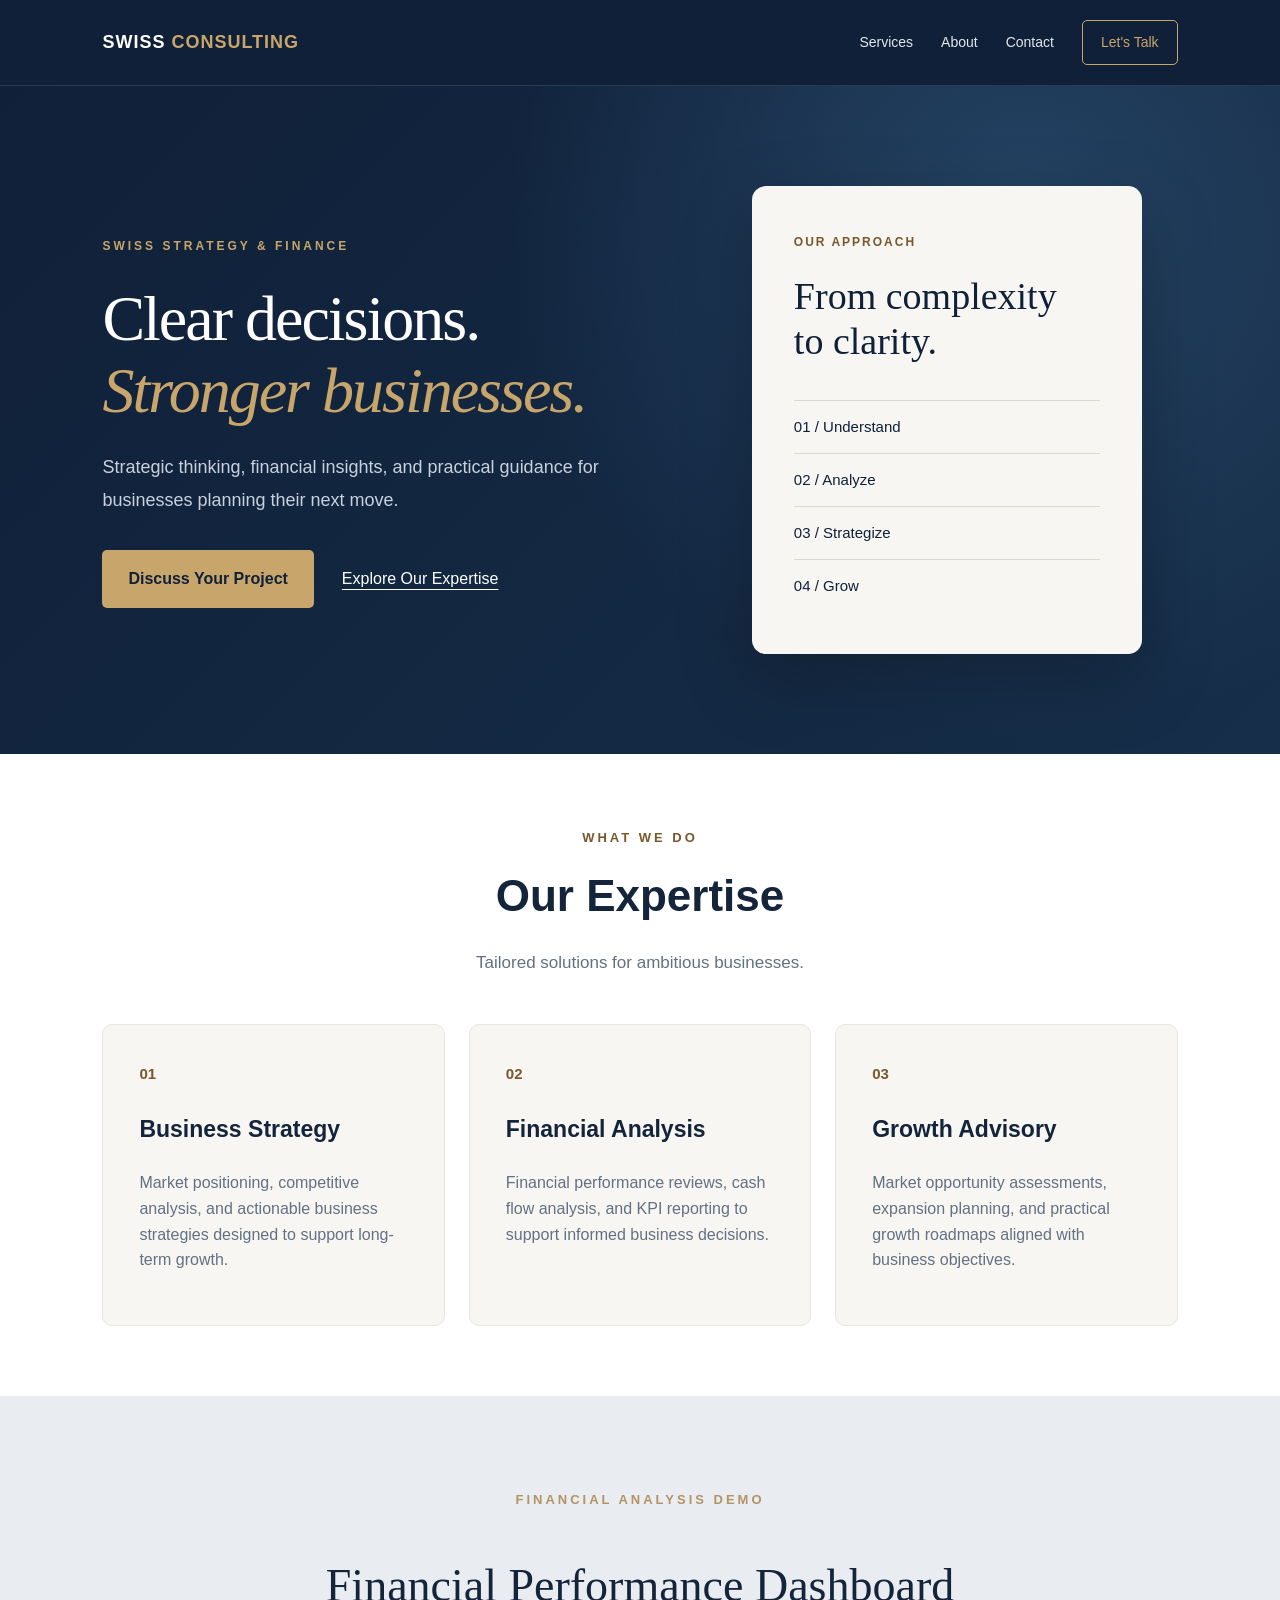
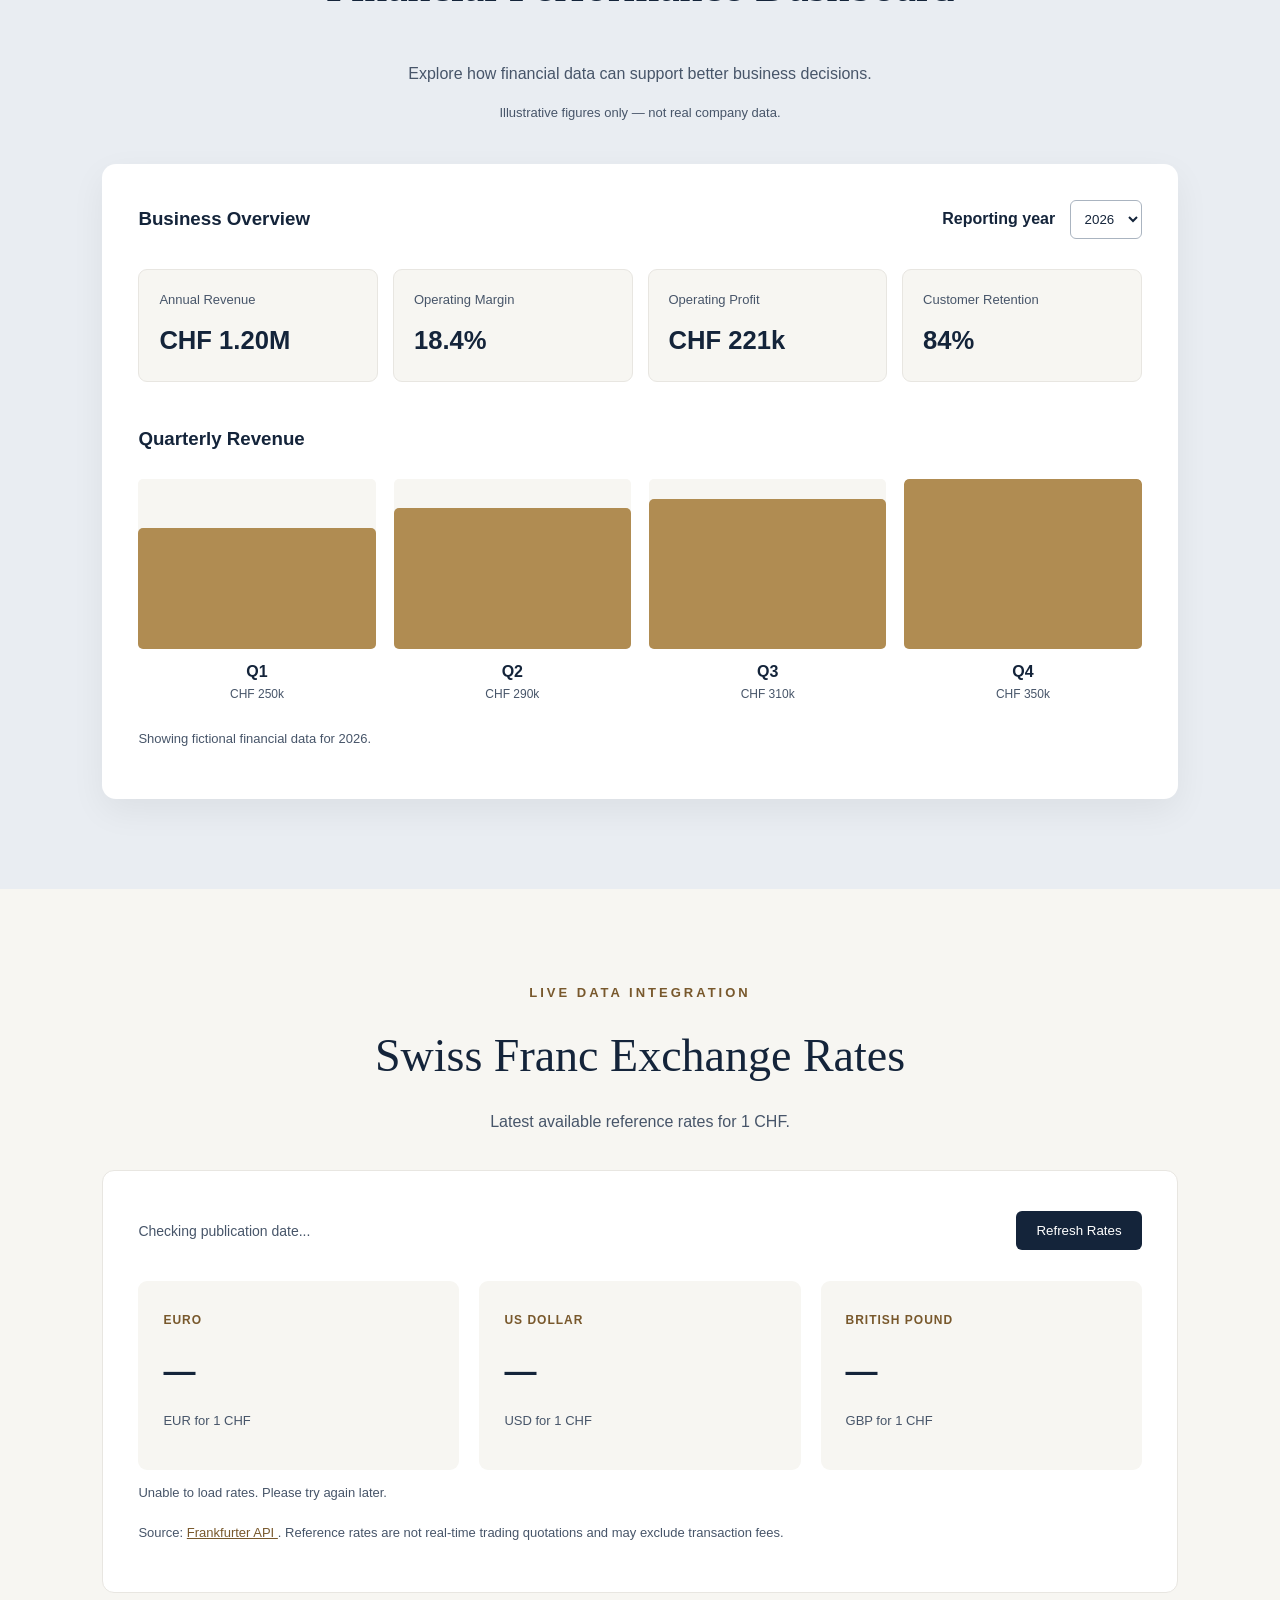
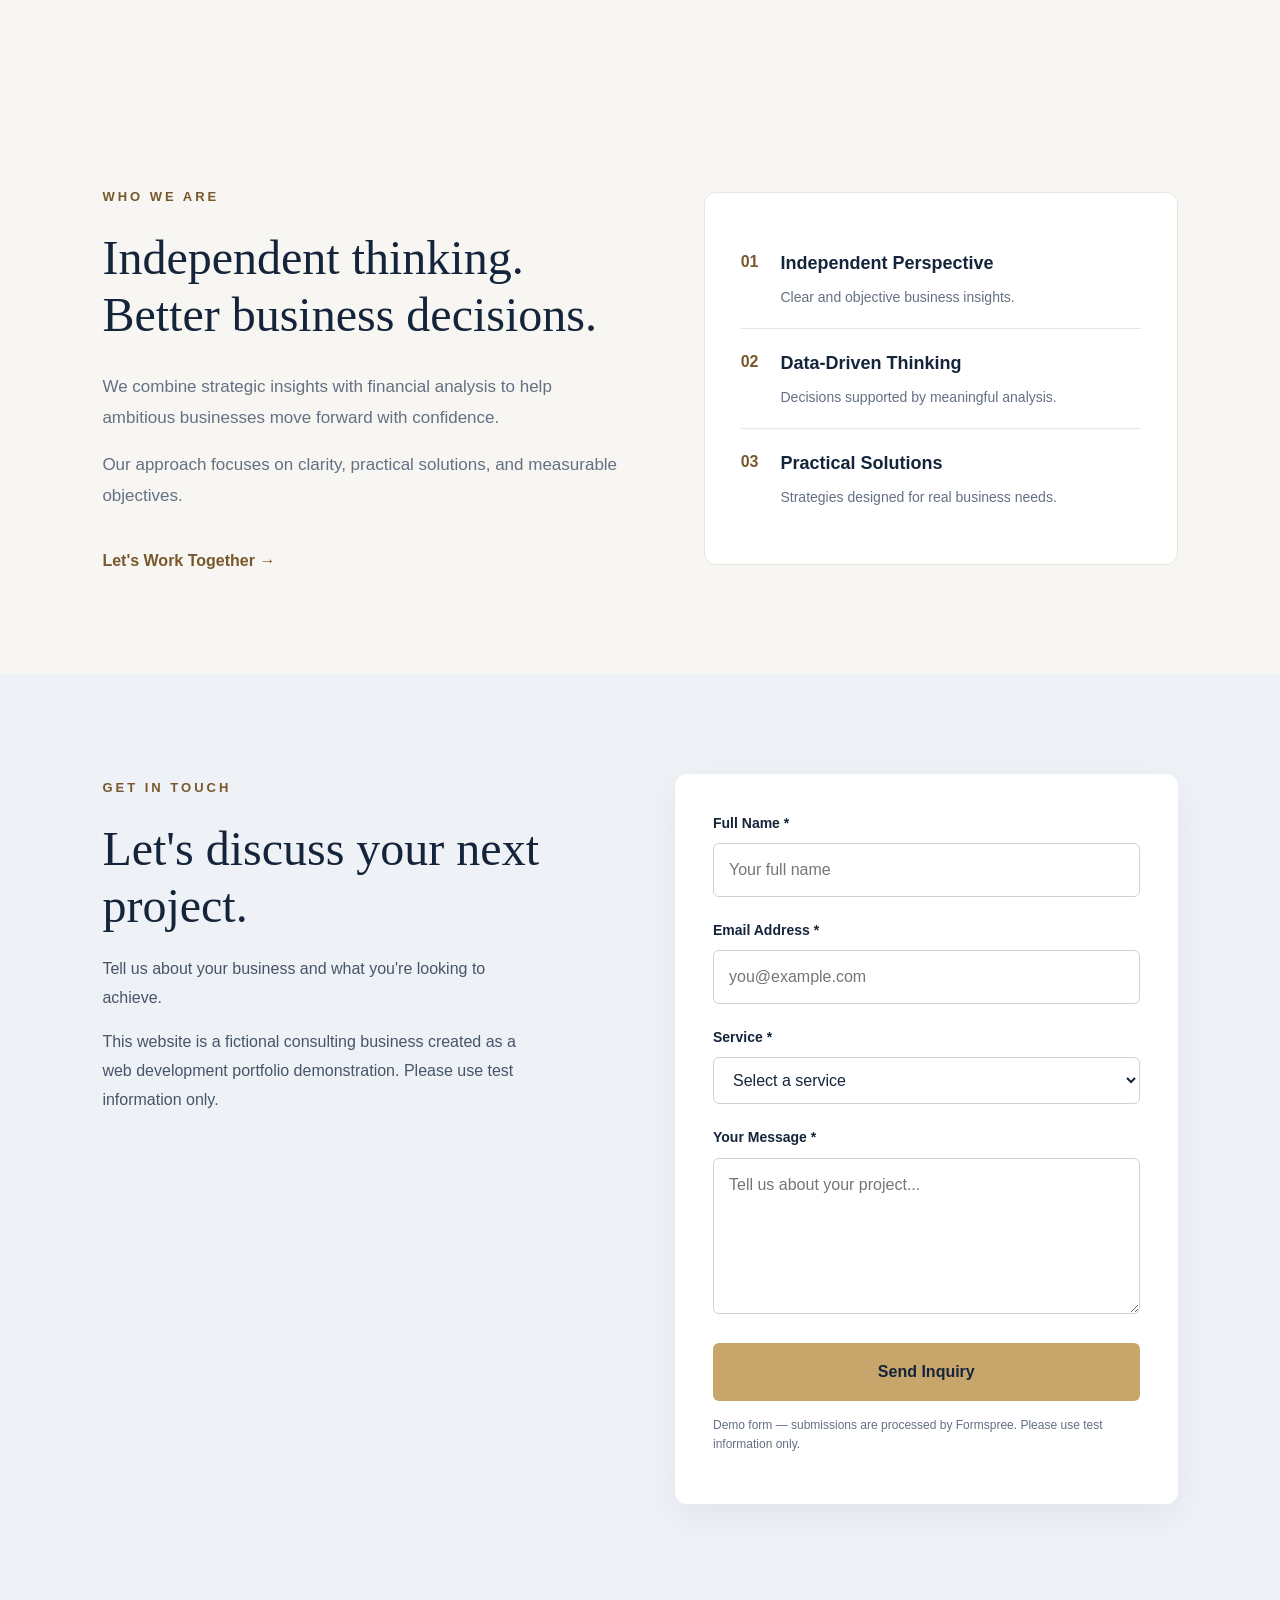
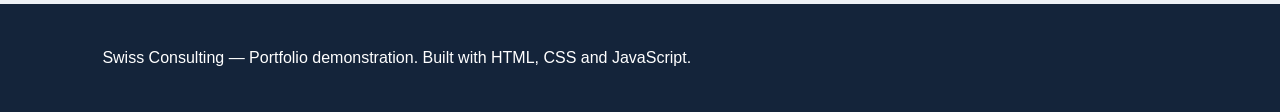
==== commit d58368ac: "Add live Swiss exchange rate dashboard" ====
--- a/index.html
+++ b/index.html
@@ -308,6 +308,86 @@
 
 </section>
 
+<!-- LIVE EXCHANGE RATES -->
+
+<section id="fx-rates" class="fx-section"
+         aria-labelledby="fx-title">
+
+  <div class="fx-container">
+
+    <div class="fx-heading">
+
+      <span class="eyebrow">
+        LIVE DATA INTEGRATION
+      </span>
+
+      <h2 id="fx-title">
+        Swiss Franc Exchange Rates
+      </h2>
+
+      <p>
+        Latest available reference rates for 1 CHF.
+      </p>
+
+    </div>
+
+    <div class="fx-panel">
+
+      <div class="fx-toolbar">
+
+        <p id="fx-date">
+          Checking publication date...
+        </p>
+
+        <button id="fx-refresh" type="button">
+          Refresh Rates
+        </button>
+
+      </div>
+
+      <div class="fx-grid">
+
+        <article class="fx-card">
+          <span>EURO</span>
+          <strong id="fx-eur">—</strong>
+          <p>EUR for 1 CHF</p>
+        </article>
+
+        <article class="fx-card">
+          <span>US DOLLAR</span>
+          <strong id="fx-usd">—</strong>
+          <p>USD for 1 CHF</p>
+        </article>
+
+        <article class="fx-card">
+          <span>BRITISH POUND</span>
+          <strong id="fx-gbp">—</strong>
+          <p>GBP for 1 CHF</p>
+        </article>
+
+      </div>
+
+      <p id="fx-status" role="status">
+        Loading exchange rates...
+      </p>
+
+      <p class="fx-note">
+        Source:
+        <a href="https://frankfurter.dev/"
+           target="_blank"
+           rel="noopener noreferrer">
+          Frankfurter API
+        </a>.
+        Reference rates are not real-time trading
+        quotations and may exclude transaction fees.
+      </p>
+
+    </div>
+
+  </div>
+
+</section>
+
 <!-- ABOUT SECTION -->
 
 <section id="about" class="about-section">
--- a/style.css
+++ b/style.css
@@ -994,3 +994,131 @@
     transition: none;
   }
 }
+
+/* =========================
+   STAGE 10: LIVE EXCHANGE RATES
+   ========================= */
+
+.fx-section {
+  background: #f7f6f2;
+  padding: 90px 8%;
+}
+
+.fx-container {
+  max-width: 1200px;
+  margin: 0 auto;
+}
+
+.fx-heading {
+  text-align: center;
+  margin-bottom: 35px;
+}
+
+.fx-section .eyebrow {
+  color: #78582c;
+}
+
+.fx-heading h2 {
+  font-family: Georgia, serif;
+  font-size: clamp(30px, 4vw, 46px);
+  font-weight: 400;
+  margin: 15px 0;
+}
+
+.fx-heading p {
+  color: #475569;
+}
+
+.fx-panel {
+  background: white;
+  padding: 35px;
+  border-radius: 12px;
+  border: 1px solid #e8e6e1;
+}
+
+.fx-toolbar {
+  display: flex;
+  justify-content: space-between;
+  align-items: center;
+  flex-wrap: wrap;
+  gap: 16px;
+  margin-bottom: 25px;
+}
+
+#fx-date {
+  color: #475569;
+  font-size: 14px;
+}
+
+#fx-refresh {
+  background: #14243a;
+  color: white;
+  border: none;
+  padding: 12px 20px;
+  border-radius: 6px;
+  cursor: pointer;
+}
+
+#fx-refresh:disabled {
+  opacity: 0.6;
+  cursor: wait;
+}
+
+#fx-refresh:focus-visible {
+  outline: 3px solid #78582c;
+  outline-offset: 3px;
+}
+
+.fx-grid {
+  display: grid;
+  grid-template-columns: repeat(3, minmax(0, 1fr));
+  gap: 20px;
+}
+
+.fx-card {
+  background: #f7f6f2;
+  padding: 25px;
+  border-radius: 9px;
+}
+
+.fx-card span {
+  color: #78582c;
+  font-size: 12px;
+  font-weight: 700;
+  letter-spacing: 1px;
+}
+
+.fx-card strong {
+  display: block;
+  font-size: clamp(22px, 3vw, 32px);
+  margin: 14px 0;
+}
+
+.fx-card p,
+.fx-note,
+#fx-status {
+  color: #475569;
+  font-size: 13px;
+}
+
+.fx-note {
+  margin-top: 20px;
+}
+
+.fx-note a {
+  color: #78582c;
+}
+
+@media (max-width: 700px) {
+  .fx-grid {
+    grid-template-columns: 1fr;
+  }
+
+  .fx-section {
+    padding: 65px 6%;
+  }
+
+  .fx-panel {
+    padding: 20px;
+  }
+}
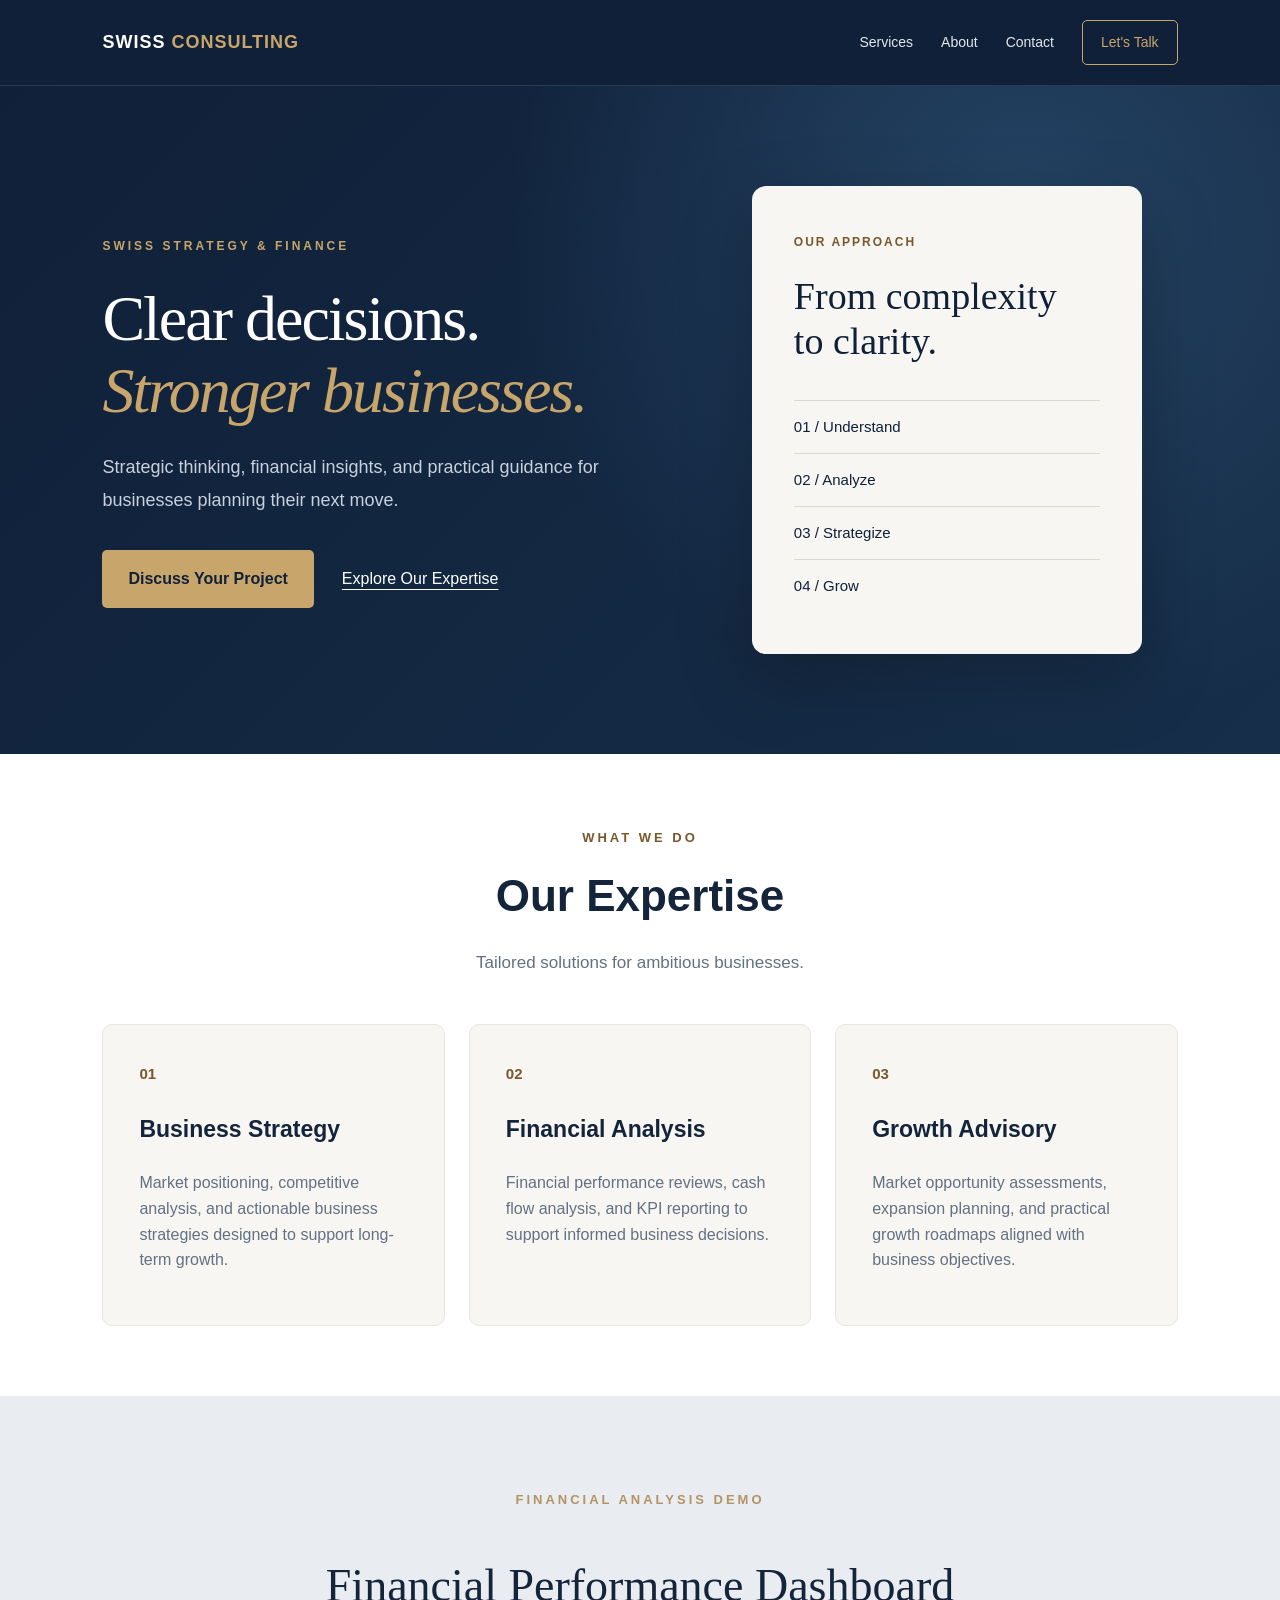
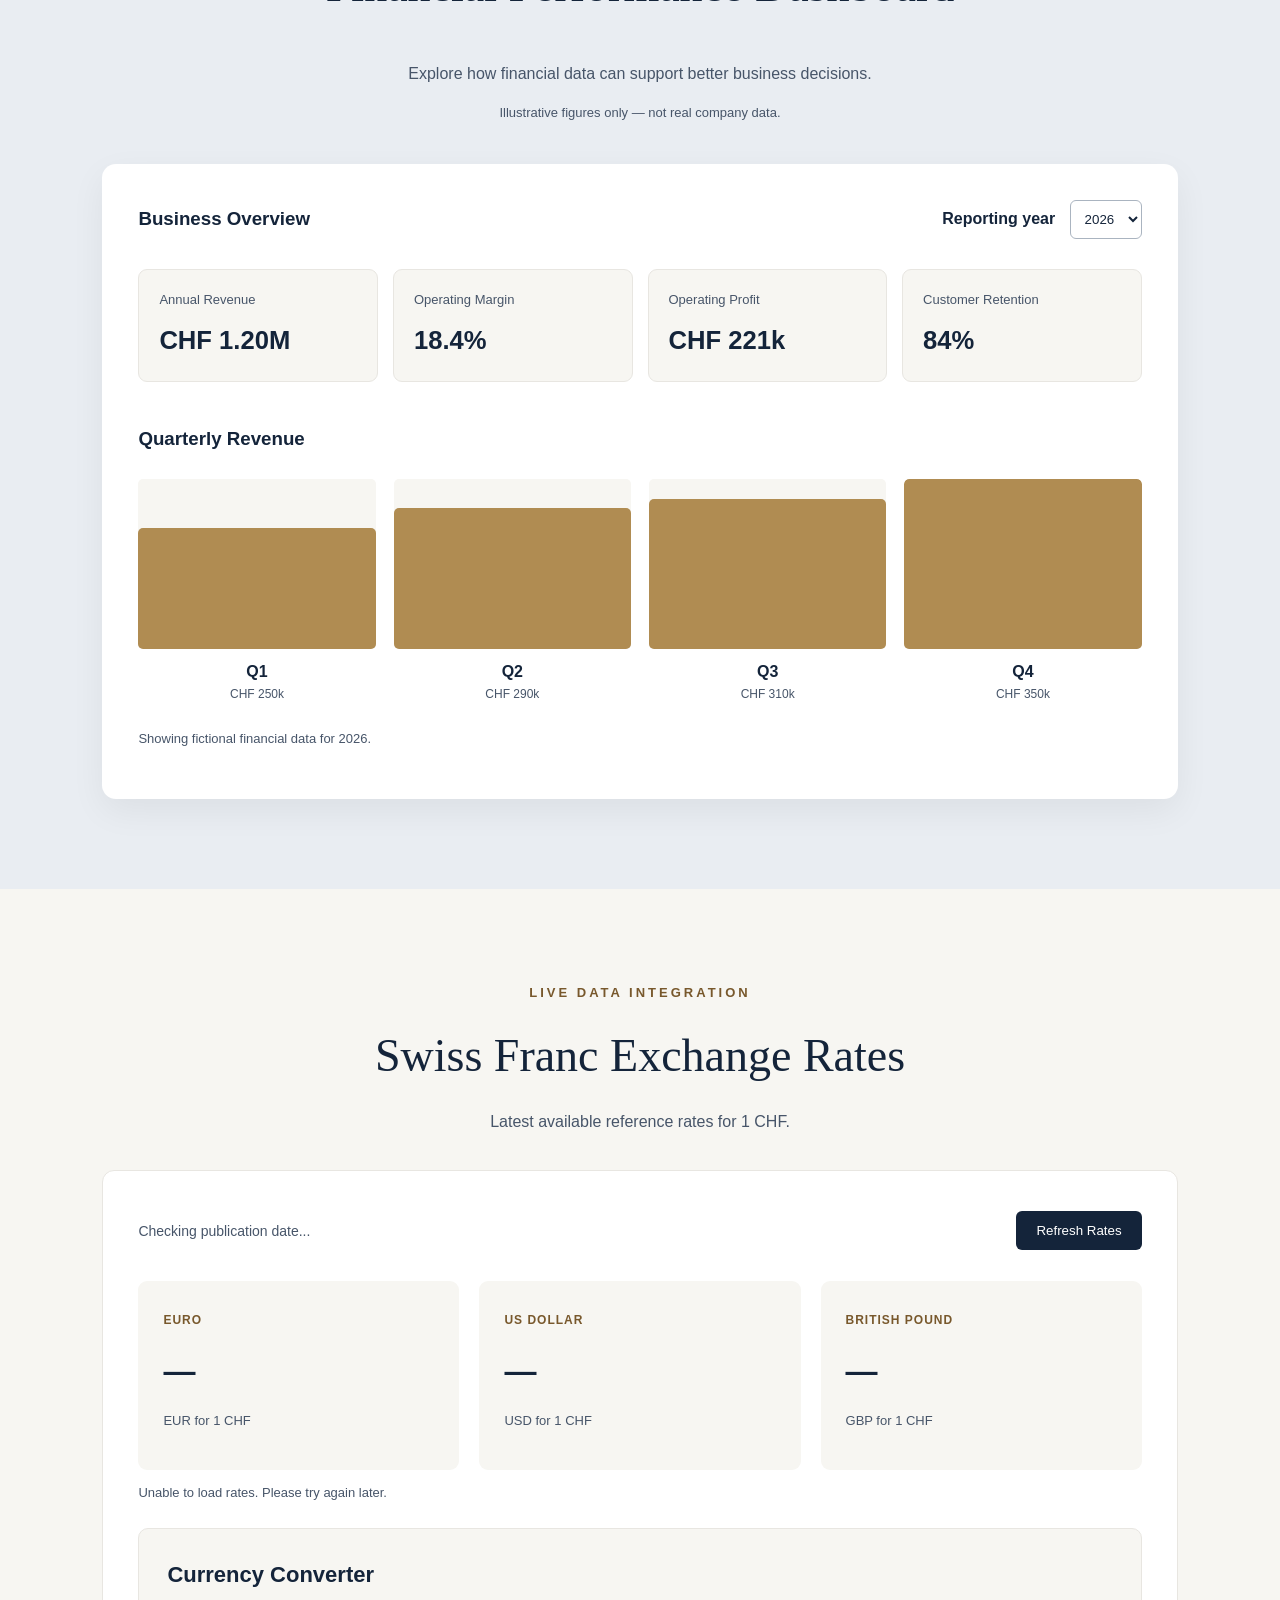
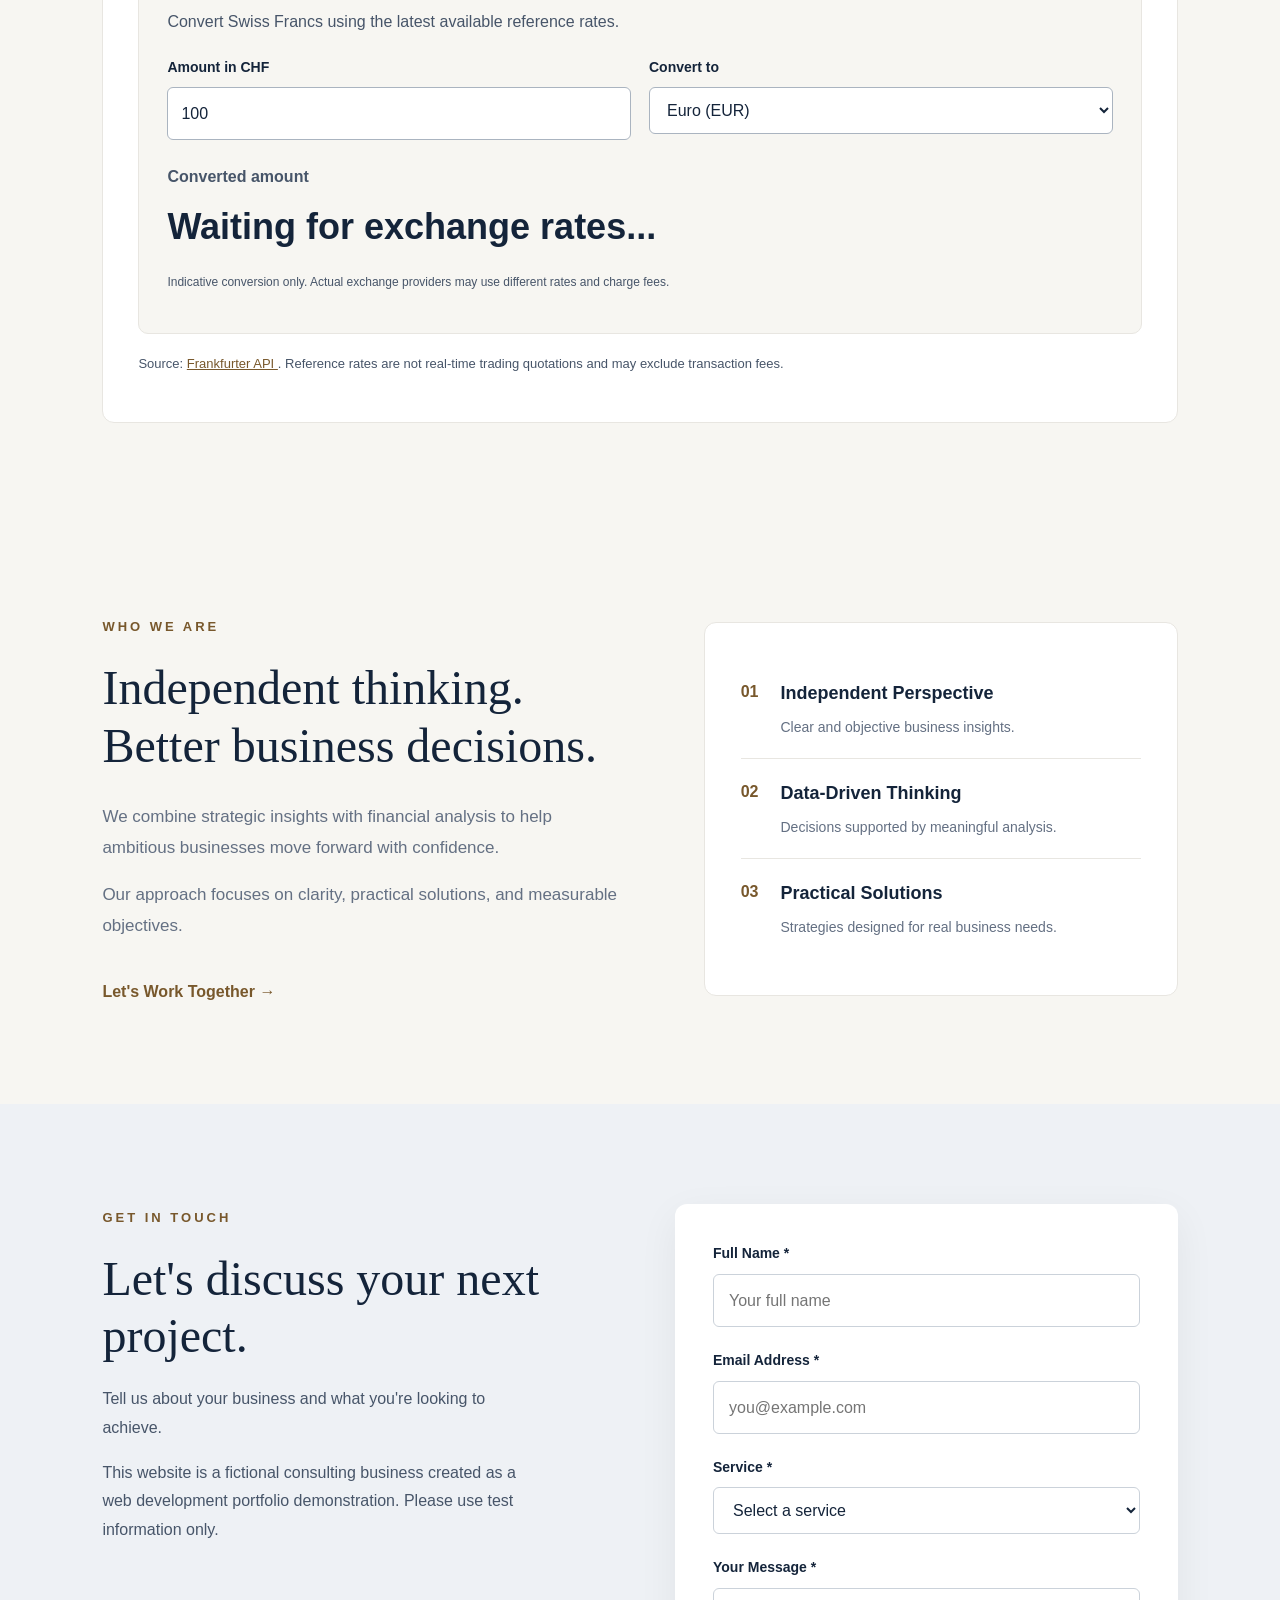
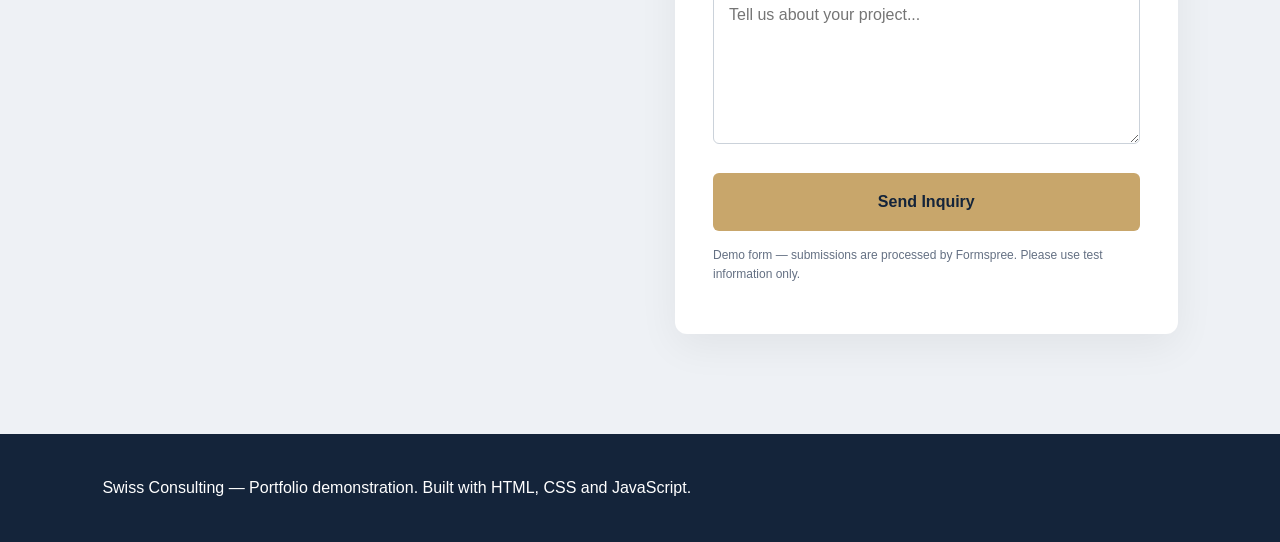
==== commit 2a37defa: "Add interactive currency converter" ====
--- a/index.html
+++ b/index.html
@@ -371,6 +371,76 @@
         Loading exchange rates...
       </p>
 
+<!-- CURRENCY CONVERTER -->
+
+<div class="fx-converter">
+
+  <h3>Currency Converter</h3>
+
+  <p>
+    Convert Swiss Francs using the latest
+    available reference rates.
+  </p>
+
+  <div class="fx-converter-inputs">
+
+    <div class="fx-field">
+
+      <label for="fx-amount">
+        Amount in CHF
+      </label>
+
+      <input
+        type="number"
+        id="fx-amount"
+        min="0"
+        step="0.01"
+        inputmode="decimal"
+        value="100"
+      >
+
+    </div>
+
+    <div class="fx-field">
+
+      <label for="fx-target">
+        Convert to
+      </label>
+
+      <select id="fx-target">
+
+        <option value="EUR">Euro (EUR)</option>
+
+        <option value="USD">US Dollar (USD)</option>
+
+        <option value="GBP">British Pound (GBP)</option>
+
+      </select>
+
+    </div>
+
+  </div>
+
+  <p class="fx-result-label">
+    Converted amount
+  </p>
+
+  <output
+    id="fx-result"
+    for="fx-amount fx-target"
+    aria-live="polite"
+  >
+    Waiting for exchange rates...
+  </output>
+
+  <p class="fx-converter-note">
+    Indicative conversion only.
+    Actual exchange providers may use
+    different rates and charge fees.
+  </p>
+
+</div>
+
       <p class="fx-note">
         Source:
         <a href="https://frankfurter.dev/"
--- a/style.css
+++ b/style.css
@@ -1122,3 +1122,88 @@
     padding: 20px;
   }
 }
+
+
+/* =========================
+   STAGE 10.2: CURRENCY CONVERTER
+   ========================= */
+
+.fx-converter {
+  background: #f7f6f2;
+  padding: 28px;
+  border: 1px solid #e8e6e1;
+  border-radius: 10px;
+  margin-top: 25px;
+}
+
+.fx-converter h3 {
+  font-size: 22px;
+  margin: 0 0 10px;
+}
+
+.fx-converter > p {
+  color: #475569;
+  line-height: 1.6;
+}
+
+.fx-converter-inputs {
+  display: grid;
+  grid-template-columns: repeat(2, minmax(0, 1fr));
+  gap: 18px;
+  margin-top: 22px;
+}
+
+.fx-field label {
+  display: block;
+  margin-bottom: 8px;
+  font-weight: 600;
+  font-size: 14px;
+}
+
+.fx-field input,
+.fx-field select {
+  width: 100%;
+  min-width: 0;
+  padding: 13px;
+  border: 1px solid #aab4c0;
+  border-radius: 6px;
+  background: white;
+  color: #14243a;
+  font: inherit;
+}
+
+.fx-field input:focus-visible,
+.fx-field select:focus-visible {
+  outline: 3px solid #78582c;
+  outline-offset: 2px;
+}
+
+.fx-result-label {
+  margin: 24px 0 8px;
+  font-weight: 600;
+}
+
+#fx-result {
+  display: block;
+  font-size: clamp(26px, 4vw, 36px);
+  font-weight: 700;
+  color: #14243a;
+}
+
+.fx-converter .fx-converter-note {
+  font-size: 12px;
+  color: #475569;
+  margin-top: 18px;
+}
+
+@media (max-width: 600px) {
+
+  .fx-converter {
+    padding: 18px;
+  }
+
+  .fx-converter-inputs {
+    grid-template-columns: 1fr;
+  }
+
+}
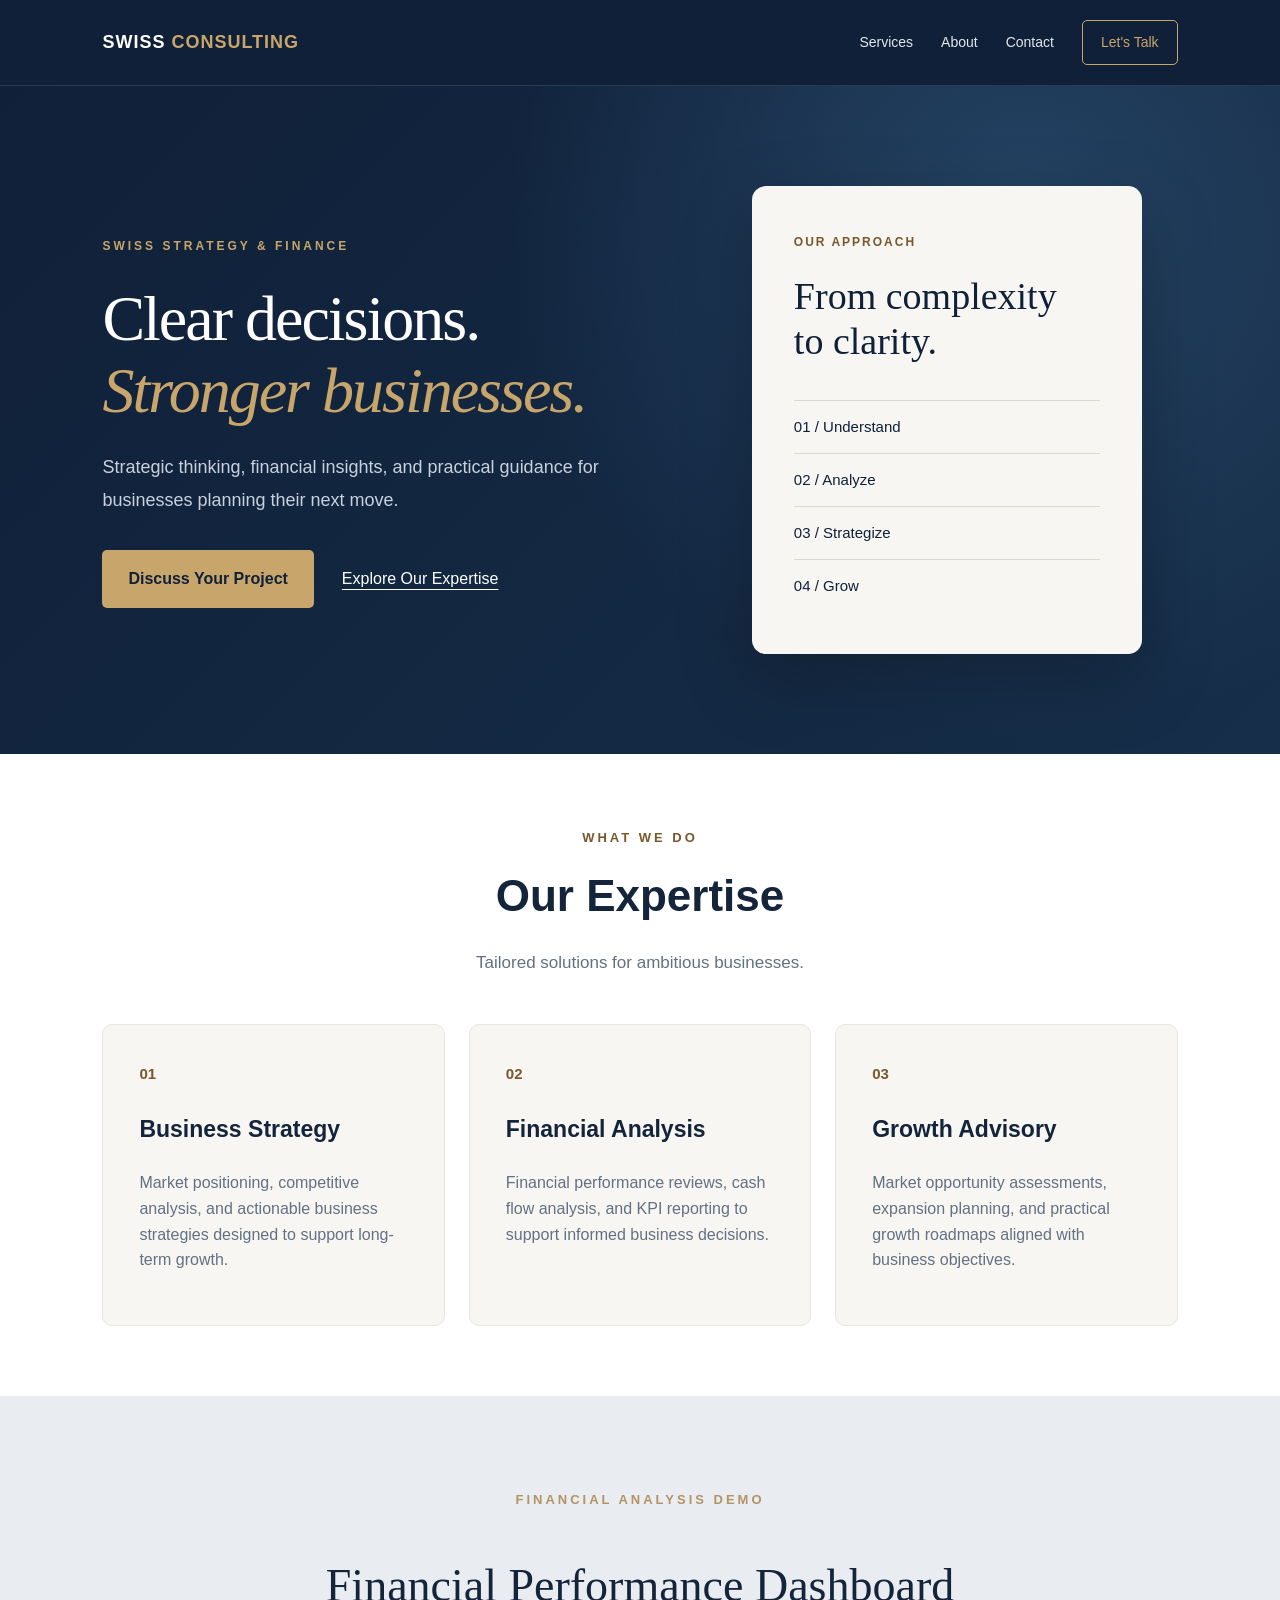
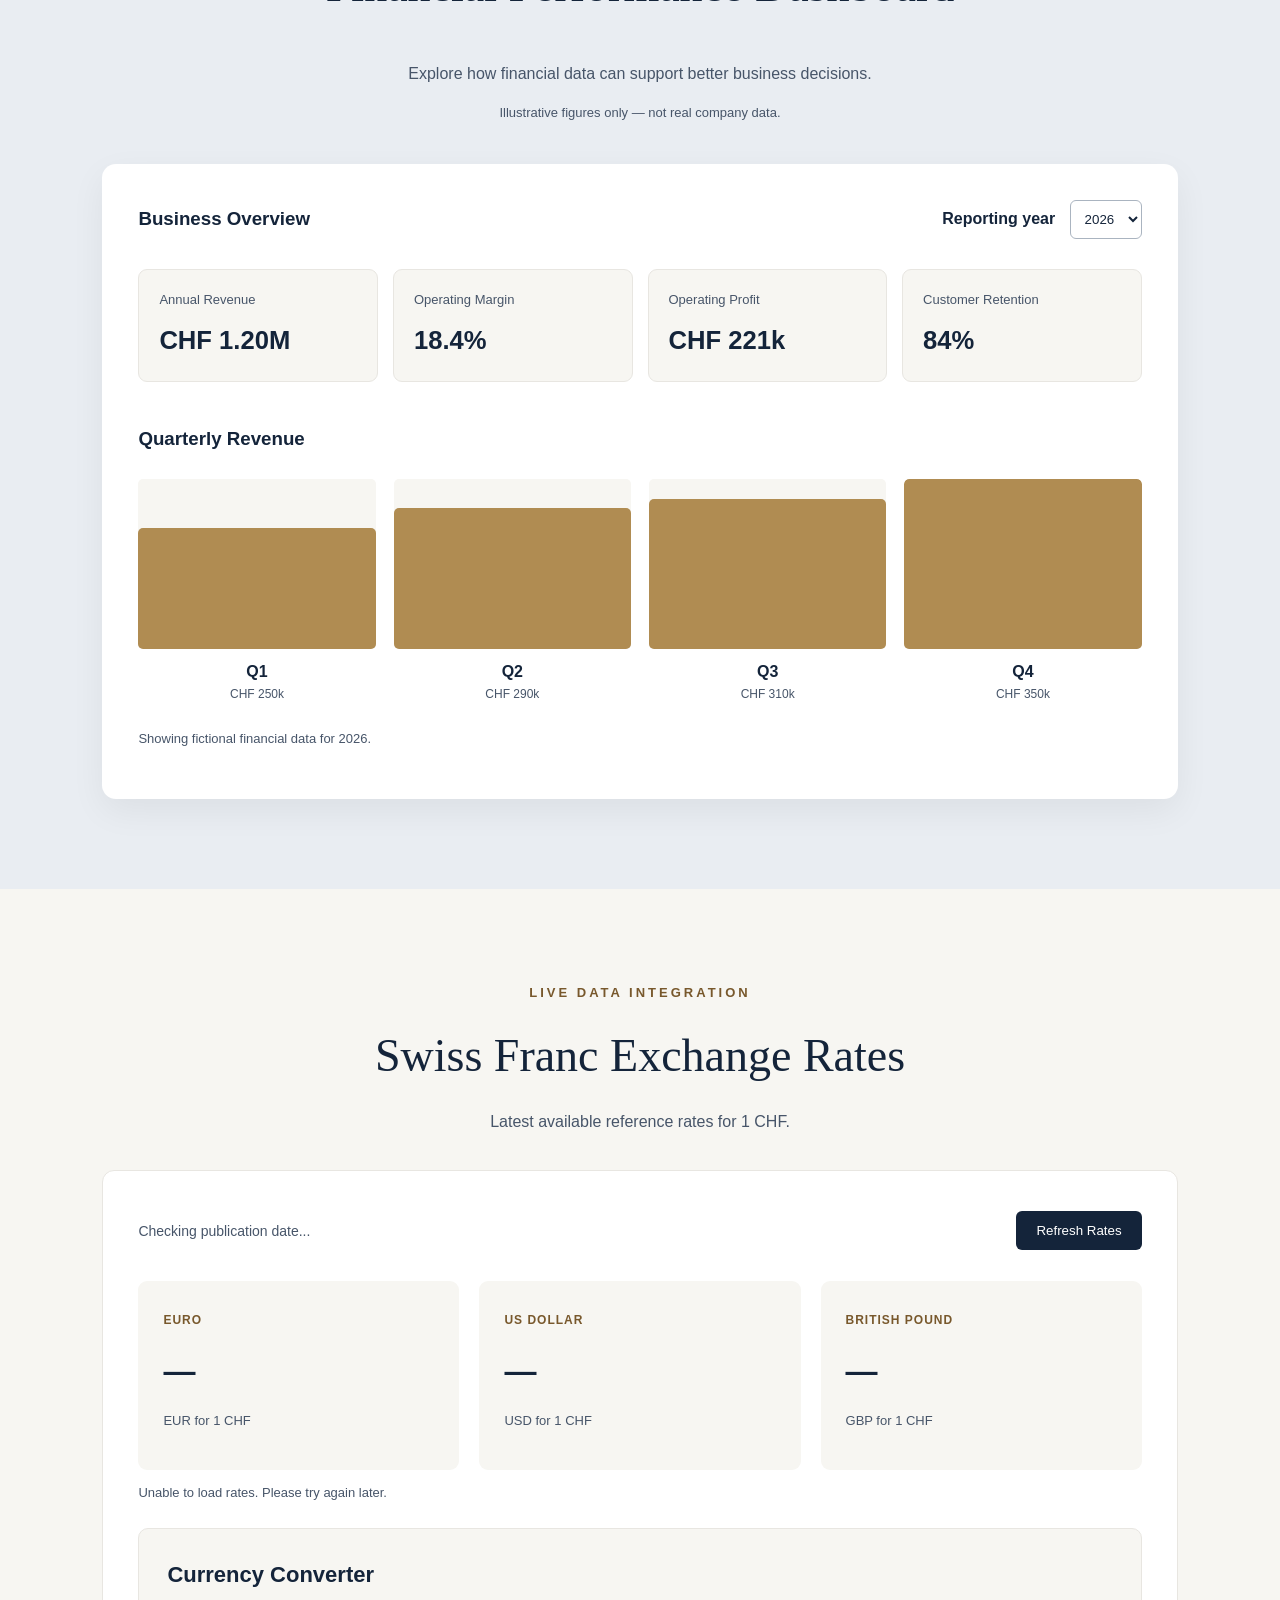
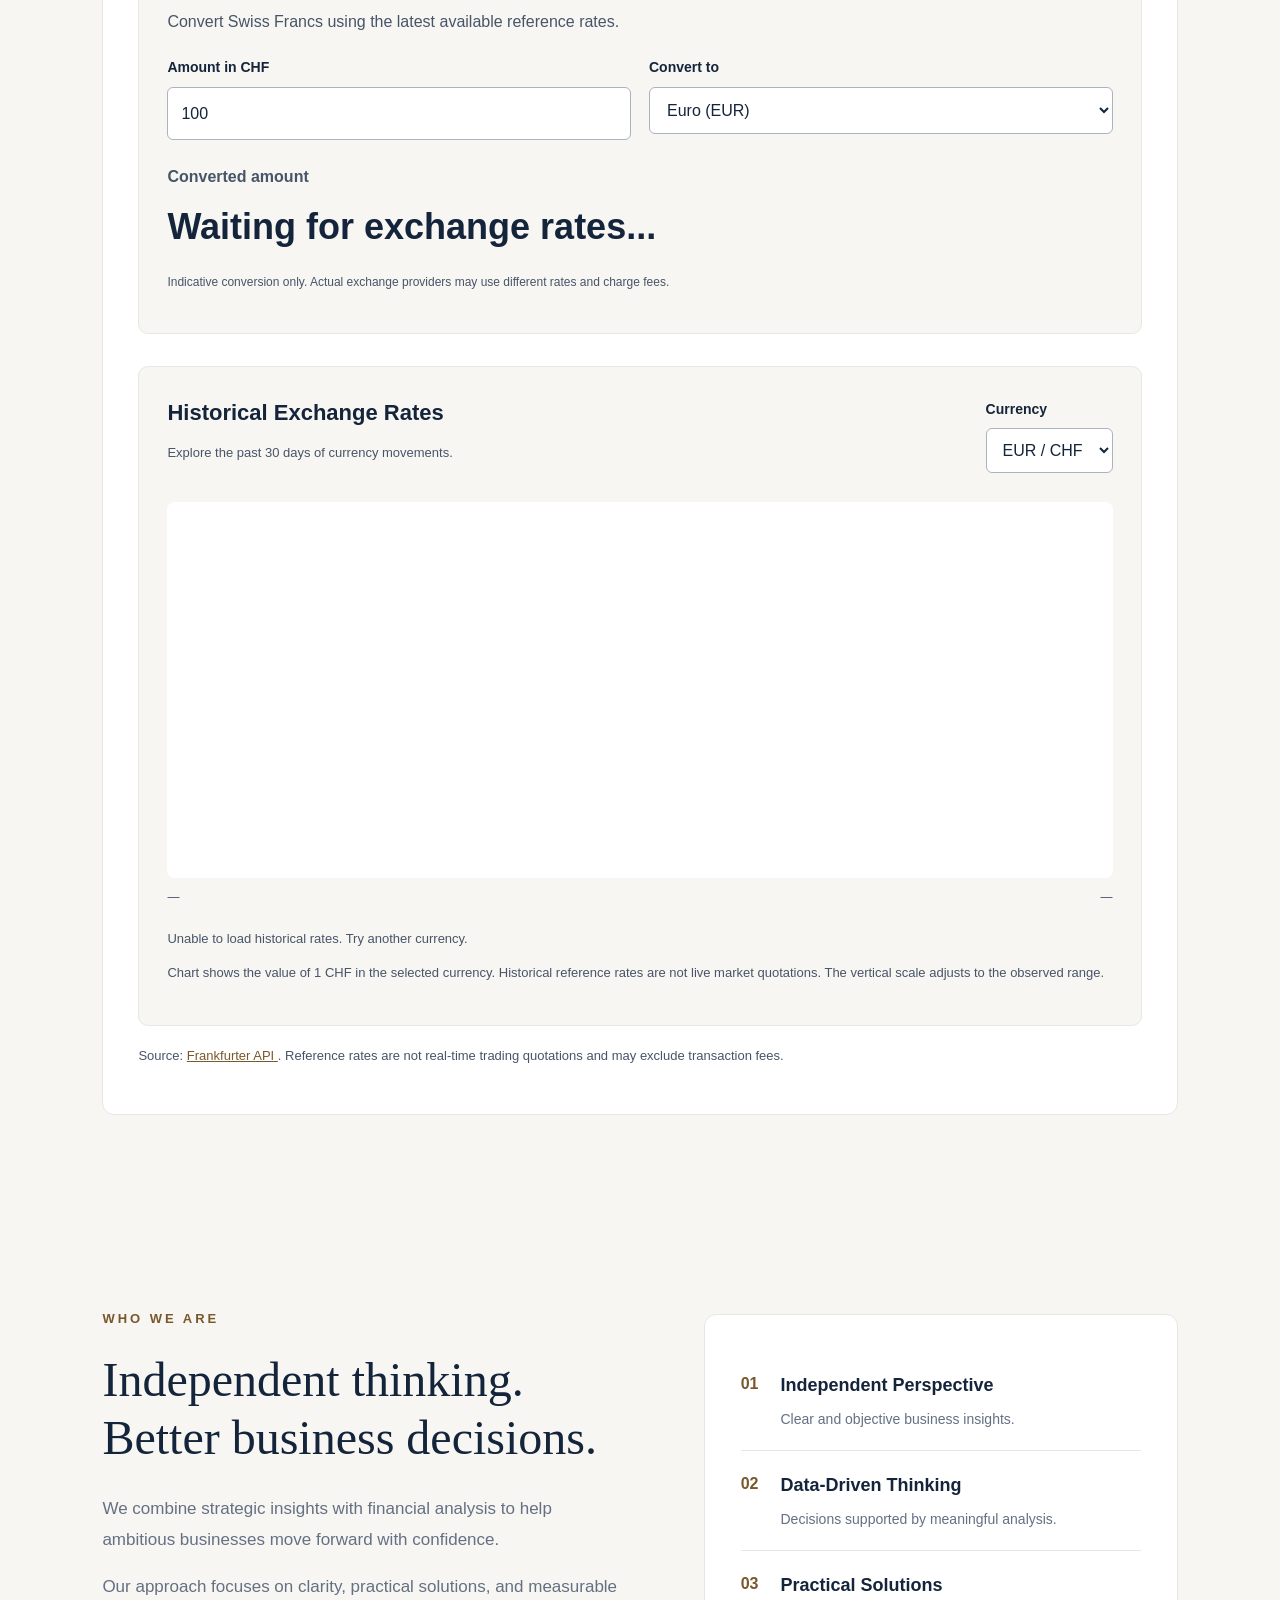
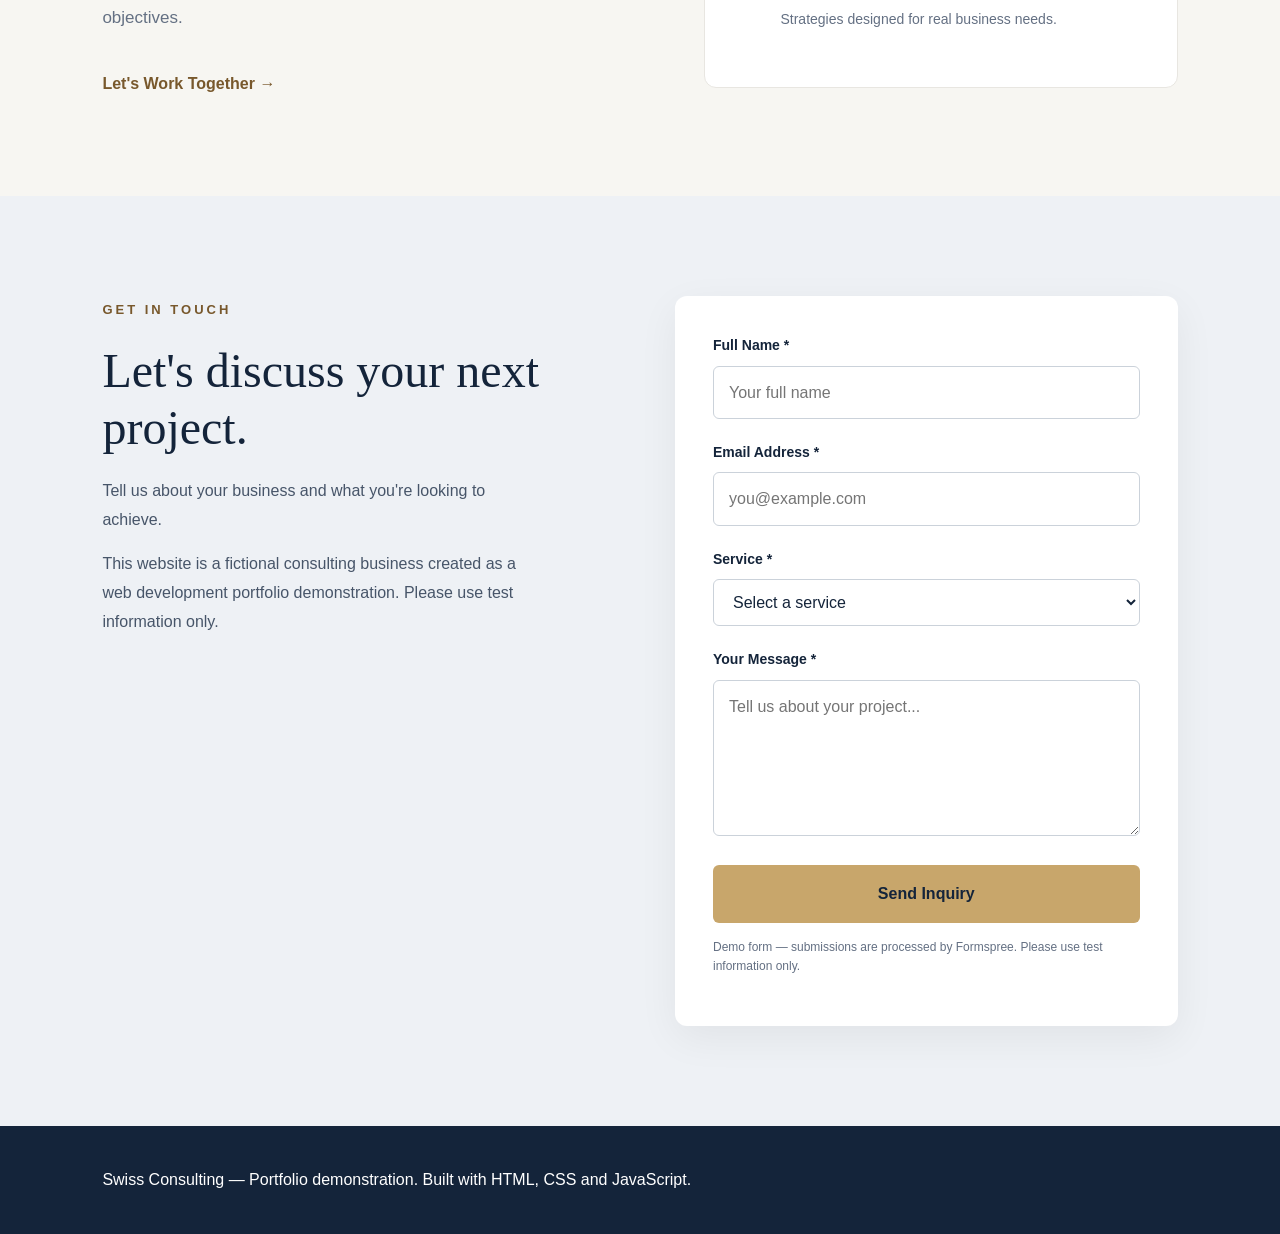
==== commit 13876303: "Add historical exchange rate chart" ====
--- a/index.html
+++ b/index.html
@@ -441,6 +441,57 @@
 
 </div>
 
+<!-- HISTORICAL EXCHANGE RATE CHART -->
+
+<div class="fx-history">
+
+  <div class="fx-history-header">
+    <div>
+      <h3>Historical Exchange Rates</h3>
+      <p>Explore the past 30 days of currency movements.</p>
+    </div>
+
+    <div class="fx-history-field">
+      <label for="fx-history-currency">Currency</label>
+      <select id="fx-history-currency">
+        <option value="EUR">EUR / CHF</option>
+        <option value="USD">USD / CHF</option>
+        <option value="GBP">GBP / CHF</option>
+      </select>
+    </div>
+  </div>
+
+  <div class="fx-chart-container">
+    <svg
+      id="fx-history-chart"
+      viewBox="0 0 680 260"
+      role="img"
+      aria-label="Historical exchange rate chart"
+    ></svg>
+  </div>
+
+  <div class="fx-history-dates">
+    <span id="fx-history-start">—</span>
+    <span id="fx-history-end">—</span>
+  </div>
+
+  <p id="fx-history-summary">
+    Waiting for historical data...
+  </p>
+
+  <p id="fx-history-status" role="status">
+    Loading...
+  </p>
+
+  <p class="fx-history-note">
+    Chart shows the value of 1 CHF in the selected
+    currency. Historical reference rates are not
+    live market quotations. The vertical scale
+    adjusts to the observed range.
+  </p>
+
+</div>
+
       <p class="fx-note">
         Source:
         <a href="https://frankfurter.dev/"
--- a/style.css
+++ b/style.css
@@ -1207,3 +1207,103 @@
   }
 
 }
+
+/* =========================
+   STAGE 10.3: HISTORICAL CHART
+   ========================= */
+
+.fx-history {
+  margin-top: 32px;
+  padding: 28px;
+  background: #f7f6f2;
+  border: 1px solid #e8e6e1;
+  border-radius: 10px;
+}
+
+.fx-history-header {
+  display: flex;
+  justify-content: space-between;
+  align-items: center;
+  gap: 20px;
+  flex-wrap: wrap;
+  margin-bottom: 25px;
+}
+
+.fx-history-header h3 {
+  margin: 0 0 8px;
+  font-size: 22px;
+}
+
+.fx-history-header p,
+.fx-history-note {
+  color: #475569;
+  font-size: 13px;
+  line-height: 1.6;
+}
+
+.fx-history-field label {
+  display: block;
+  margin-bottom: 8px;
+  font-weight: 600;
+  font-size: 14px;
+}
+
+.fx-history-field select {
+  padding: 12px;
+  border: 1px solid #aab4c0;
+  border-radius: 6px;
+  background: white;
+  color: #14243a;
+  font: inherit;
+}
+
+.fx-history-field select:focus-visible {
+  outline: 3px solid #78582c;
+  outline-offset: 2px;
+}
+
+.fx-chart-container {
+  background: white;
+  border-radius: 8px;
+  padding: 12px;
+}
+
+#fx-history-chart {
+  display: block;
+  width: 100%;
+  height: auto;
+}
+
+.fx-history-dates {
+  display: flex;
+  justify-content: space-between;
+  gap: 12px;
+  margin-top: 10px;
+  color: #475569;
+  font-size: 12px;
+}
+
+#fx-history-summary {
+  font-weight: 600;
+  margin-top: 22px;
+}
+
+#fx-history-status {
+  font-size: 13px;
+  color: #475569;
+}
+
+@media (max-width: 600px) {
+  .fx-history {
+    padding: 16px;
+  }
+
+  .fx-history-header {
+    align-items: flex-start;
+  }
+
+  .fx-history-field,
+  .fx-history-field select {
+    width: 100%;
+  }
+}
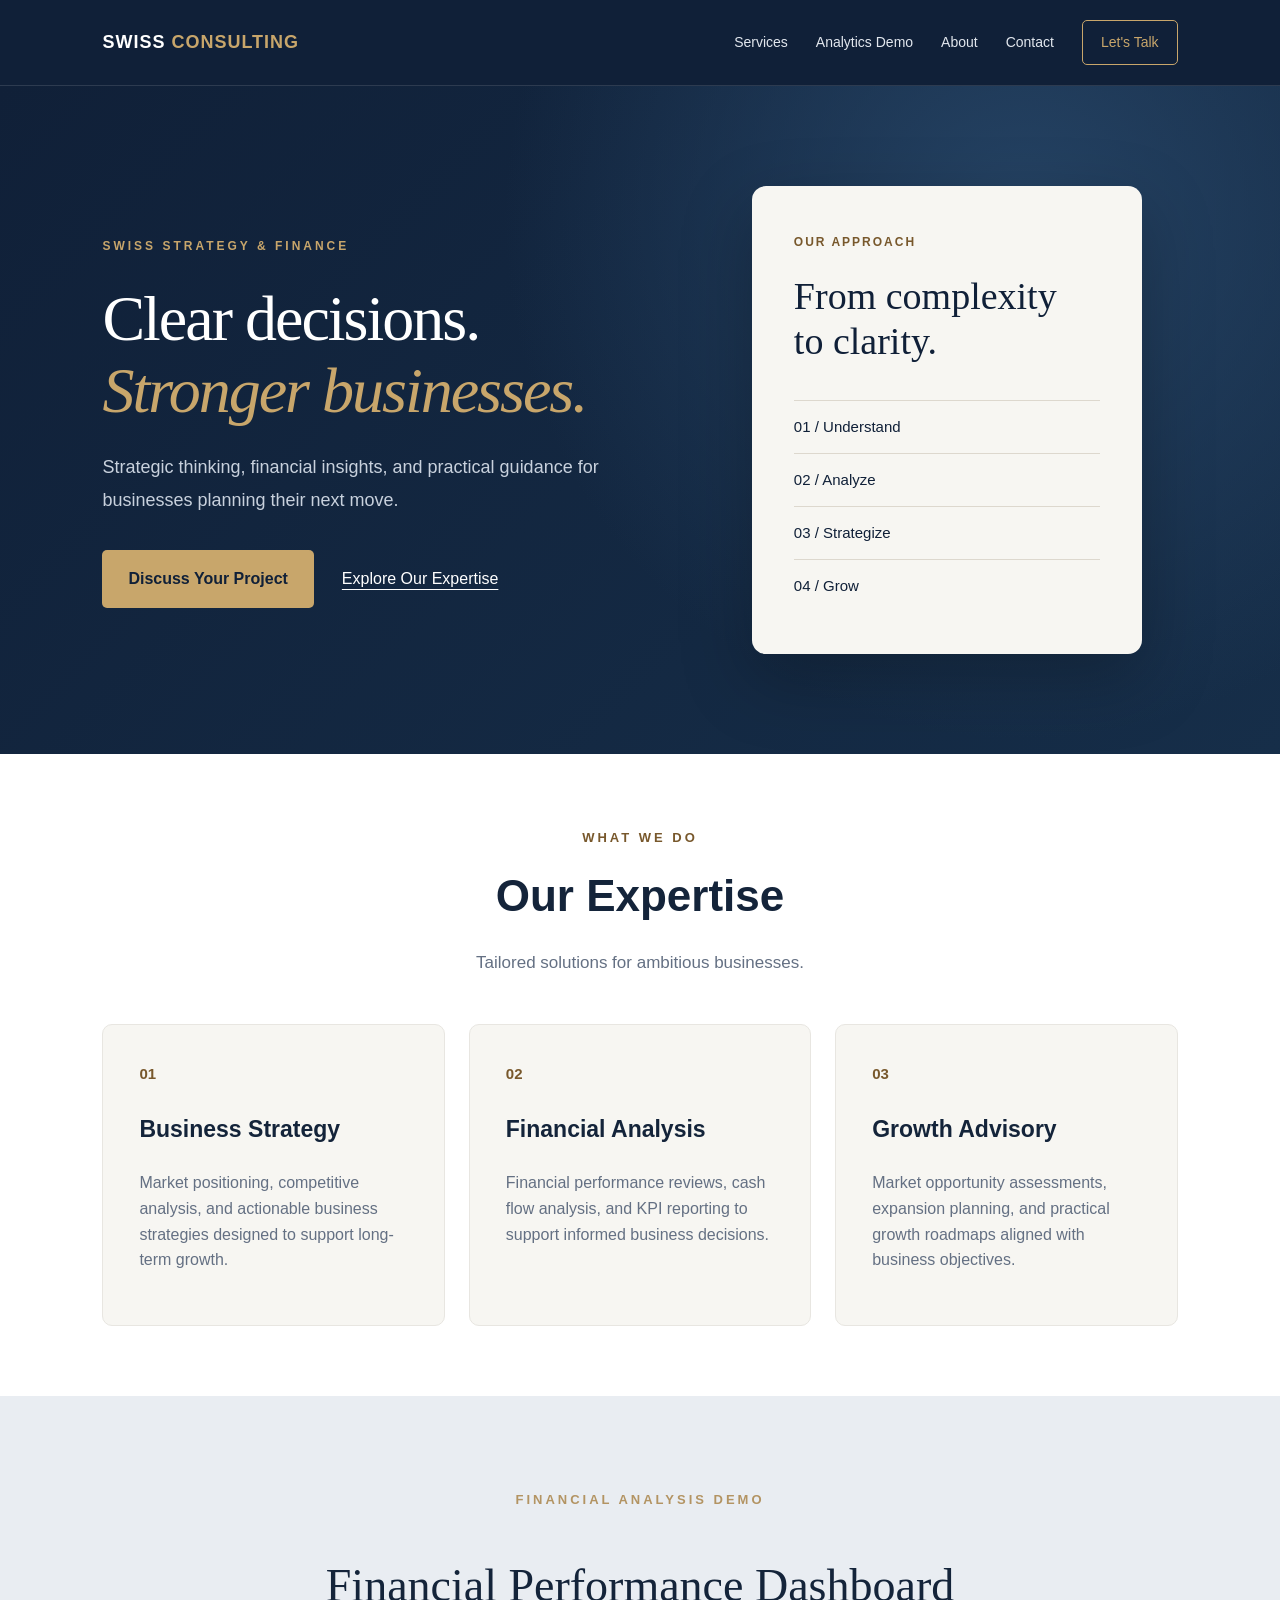
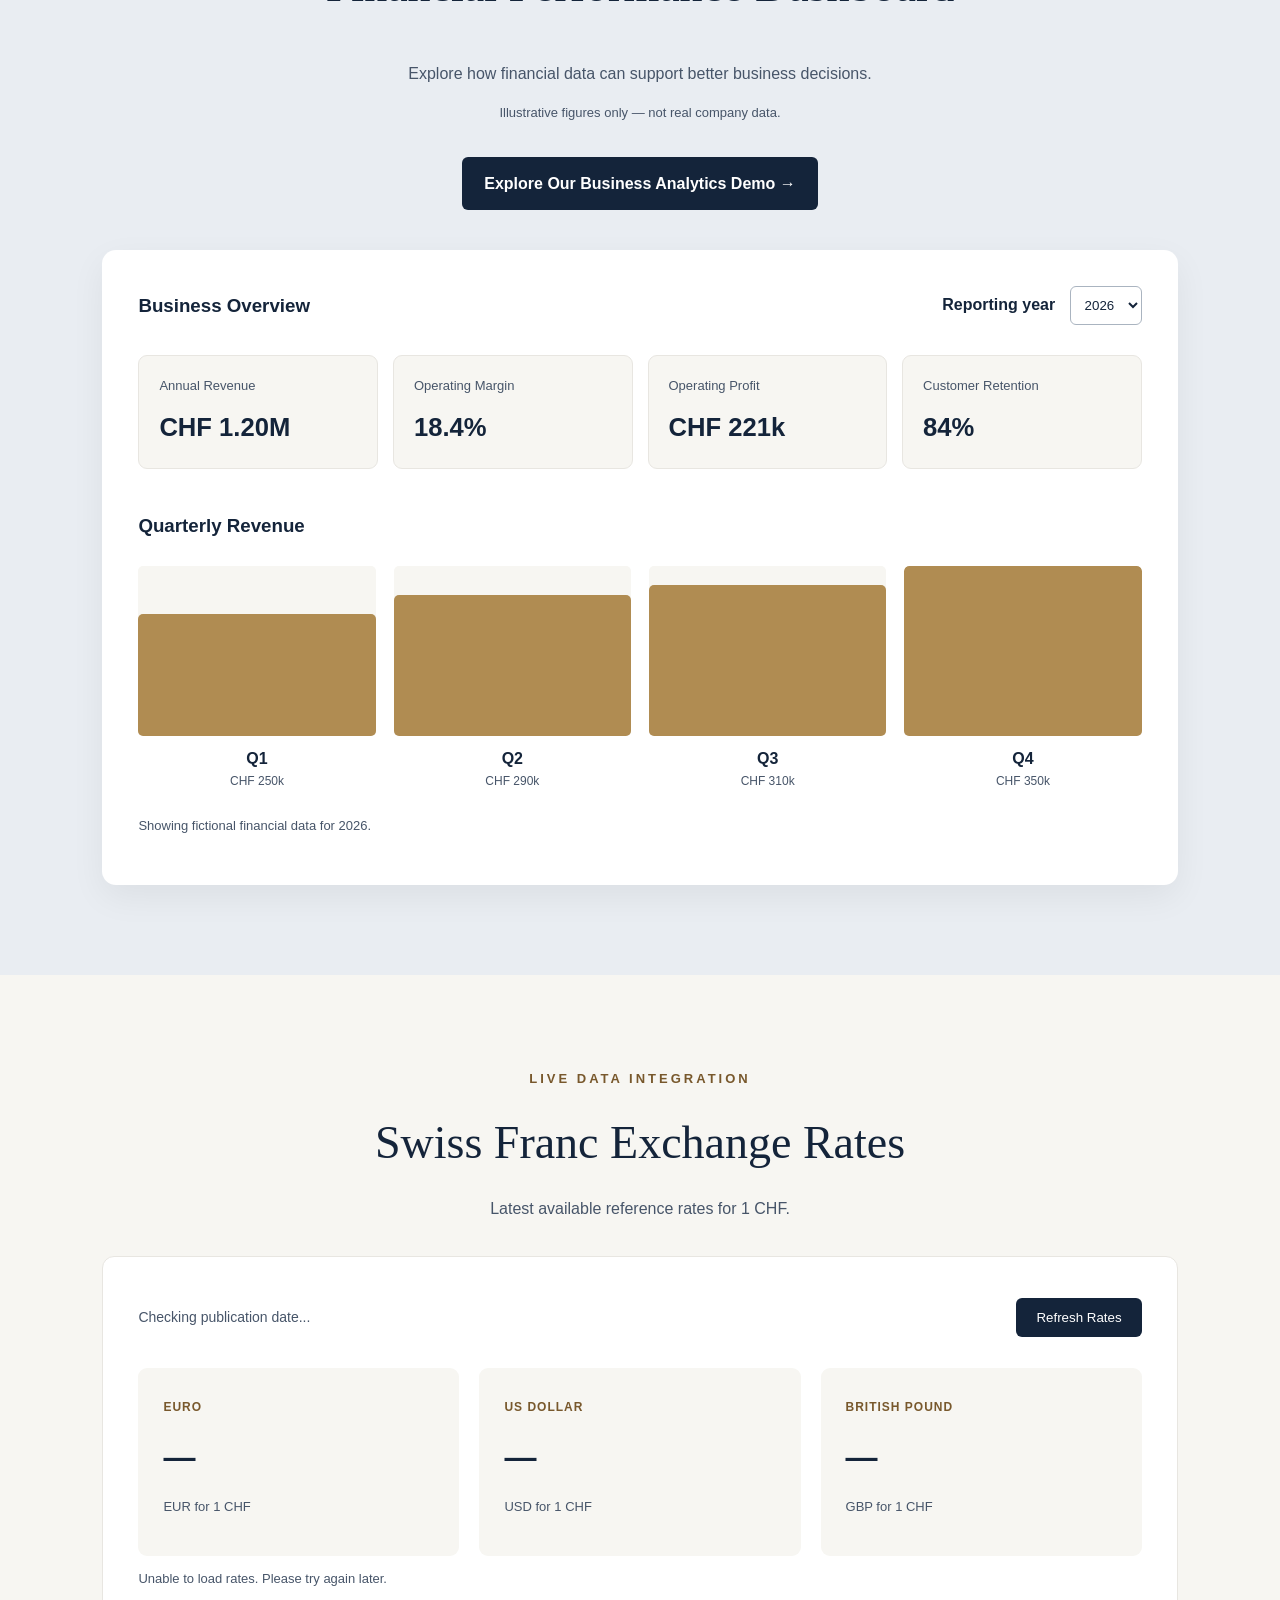
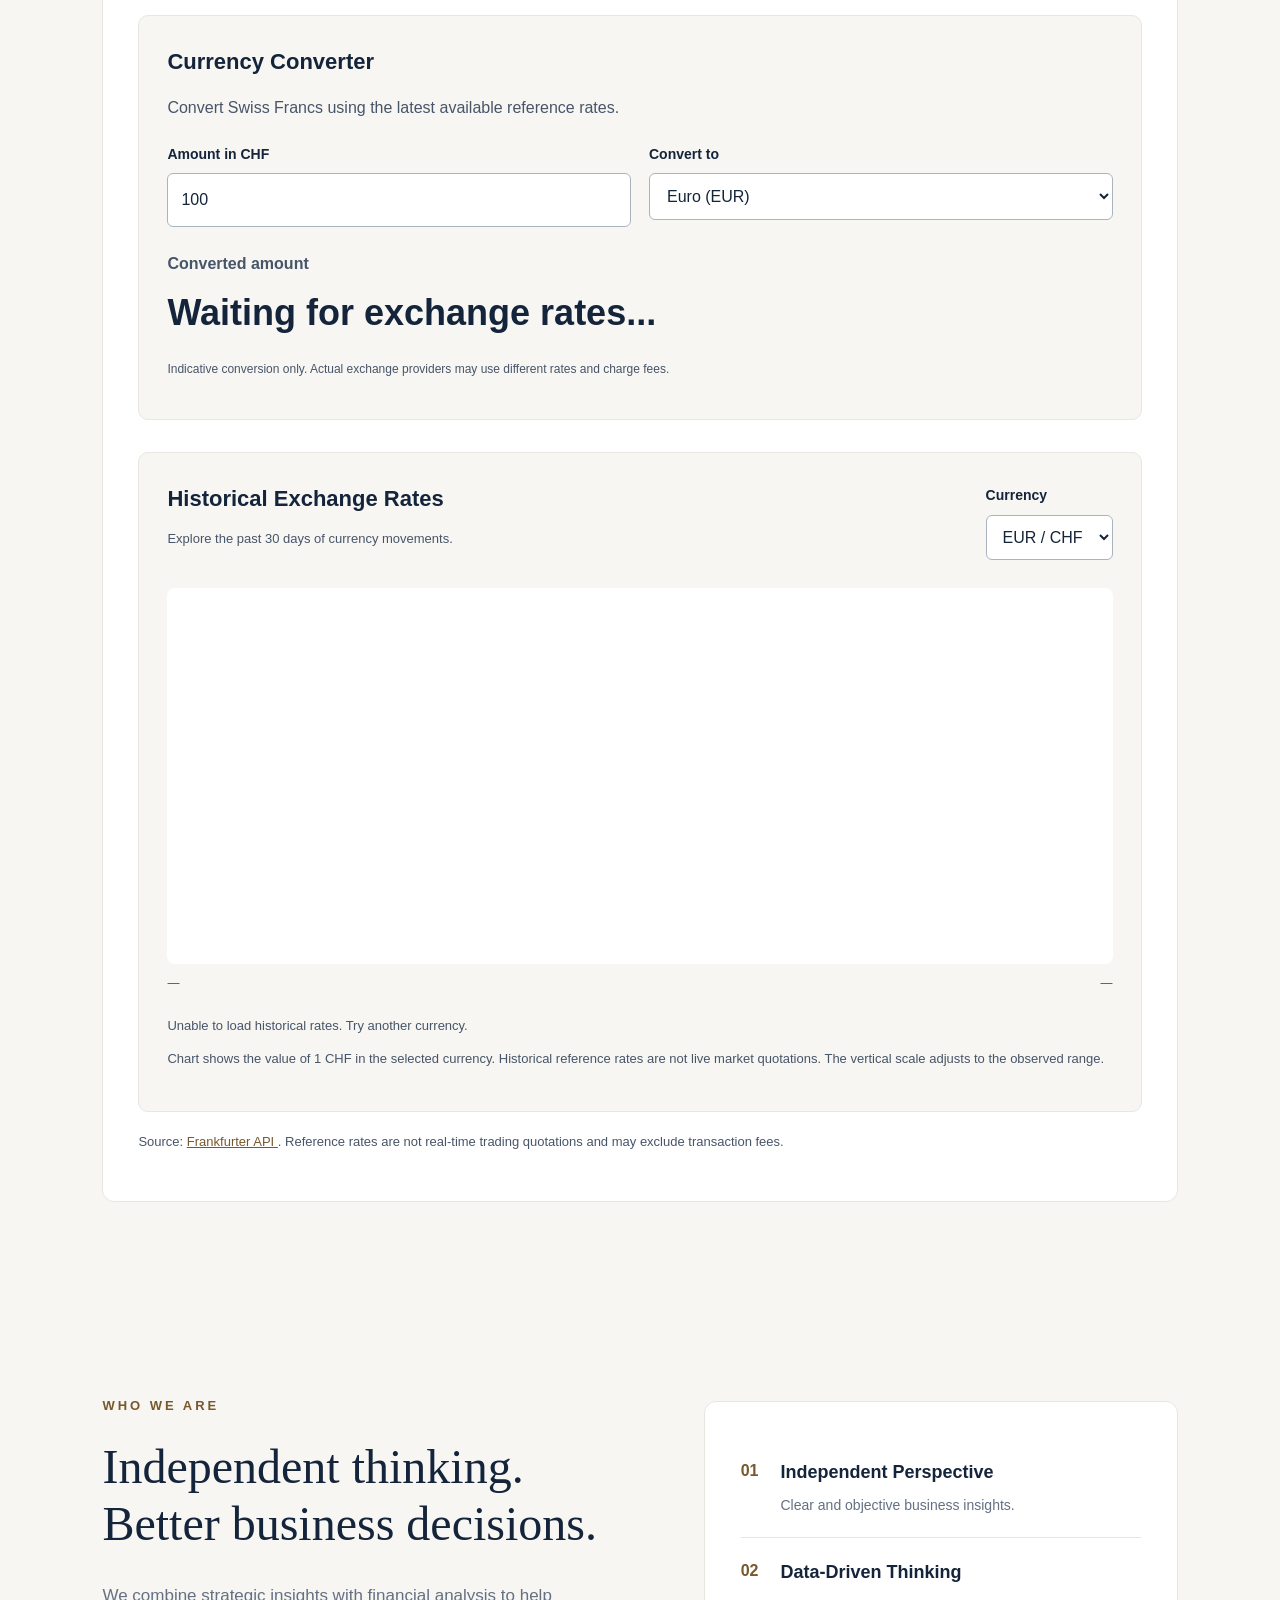
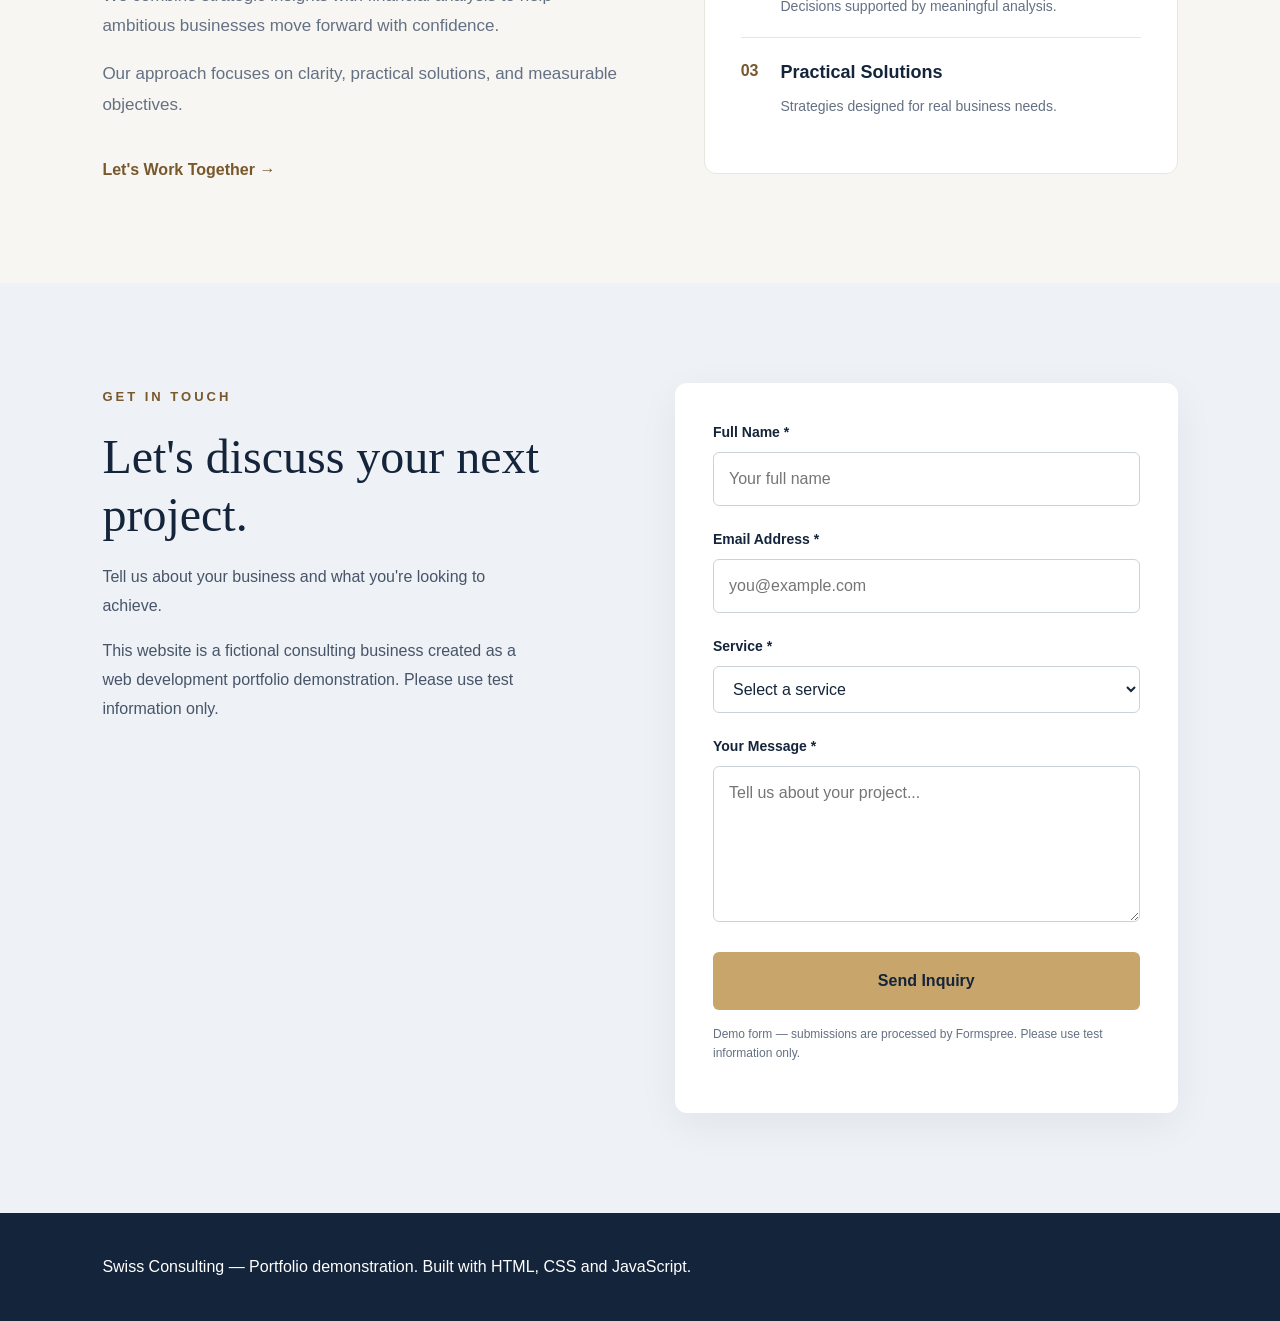
==== commit 1cf35b41: "Connect analytics dashboard to homepage" ====
--- a/index.html
+++ b/index.html
@@ -44,20 +44,23 @@
   <span aria-hidden="true"></span>
 </button>
 
+
 <div class="nav-links" id="primary-navigation">
 
-
-        <a href="#services">Services</a>
-
-        <a href="#about">About</a>
-
-        <a href="#contact">Contact</a>
-
-        <a href="#contact" class="nav-cta">
-          Let's Talk
-        </a>
-
-      </div>
+  <a href="#services">Services</a>
+
+  <a href="analytics.html">Analytics Demo</a>
+
+  <a href="#about">About</a>
+
+  <a href="#contact">Contact</a>
+
+  <a href="#contact" class="nav-cta">
+    Let's Talk
+  </a>
+
+</div>
+
 
     </nav>
 
@@ -217,6 +220,11 @@
       <p class="dashboard-disclaimer">
         Illustrative figures only — not real company data.
       </p>
+      
+<a href="analytics.html" class="analytics-demo-link">
+  Explore Our Business Analytics Demo &rarr;
+</a>
+
     </div>
 
     <div class="dashboard-panel">
--- a/style.css
+++ b/style.css
@@ -1307,3 +1307,25 @@
     width: 100%;
   }
 }
+
+/* Link to separate analytics dashboard */
+
+.analytics-demo-link {
+  display: inline-block;
+  margin-top: 20px;
+  padding: 14px 22px;
+  background: #14243a;
+  color: white;
+  text-decoration: none;
+  font-weight: 600;
+  border-radius: 6px;
+}
+
+.analytics-demo-link:hover {
+  background: #254364;
+}
+
+.analytics-demo-link:focus-visible {
+  outline: 3px solid #78582c;
+  outline-offset: 3px;
+}
